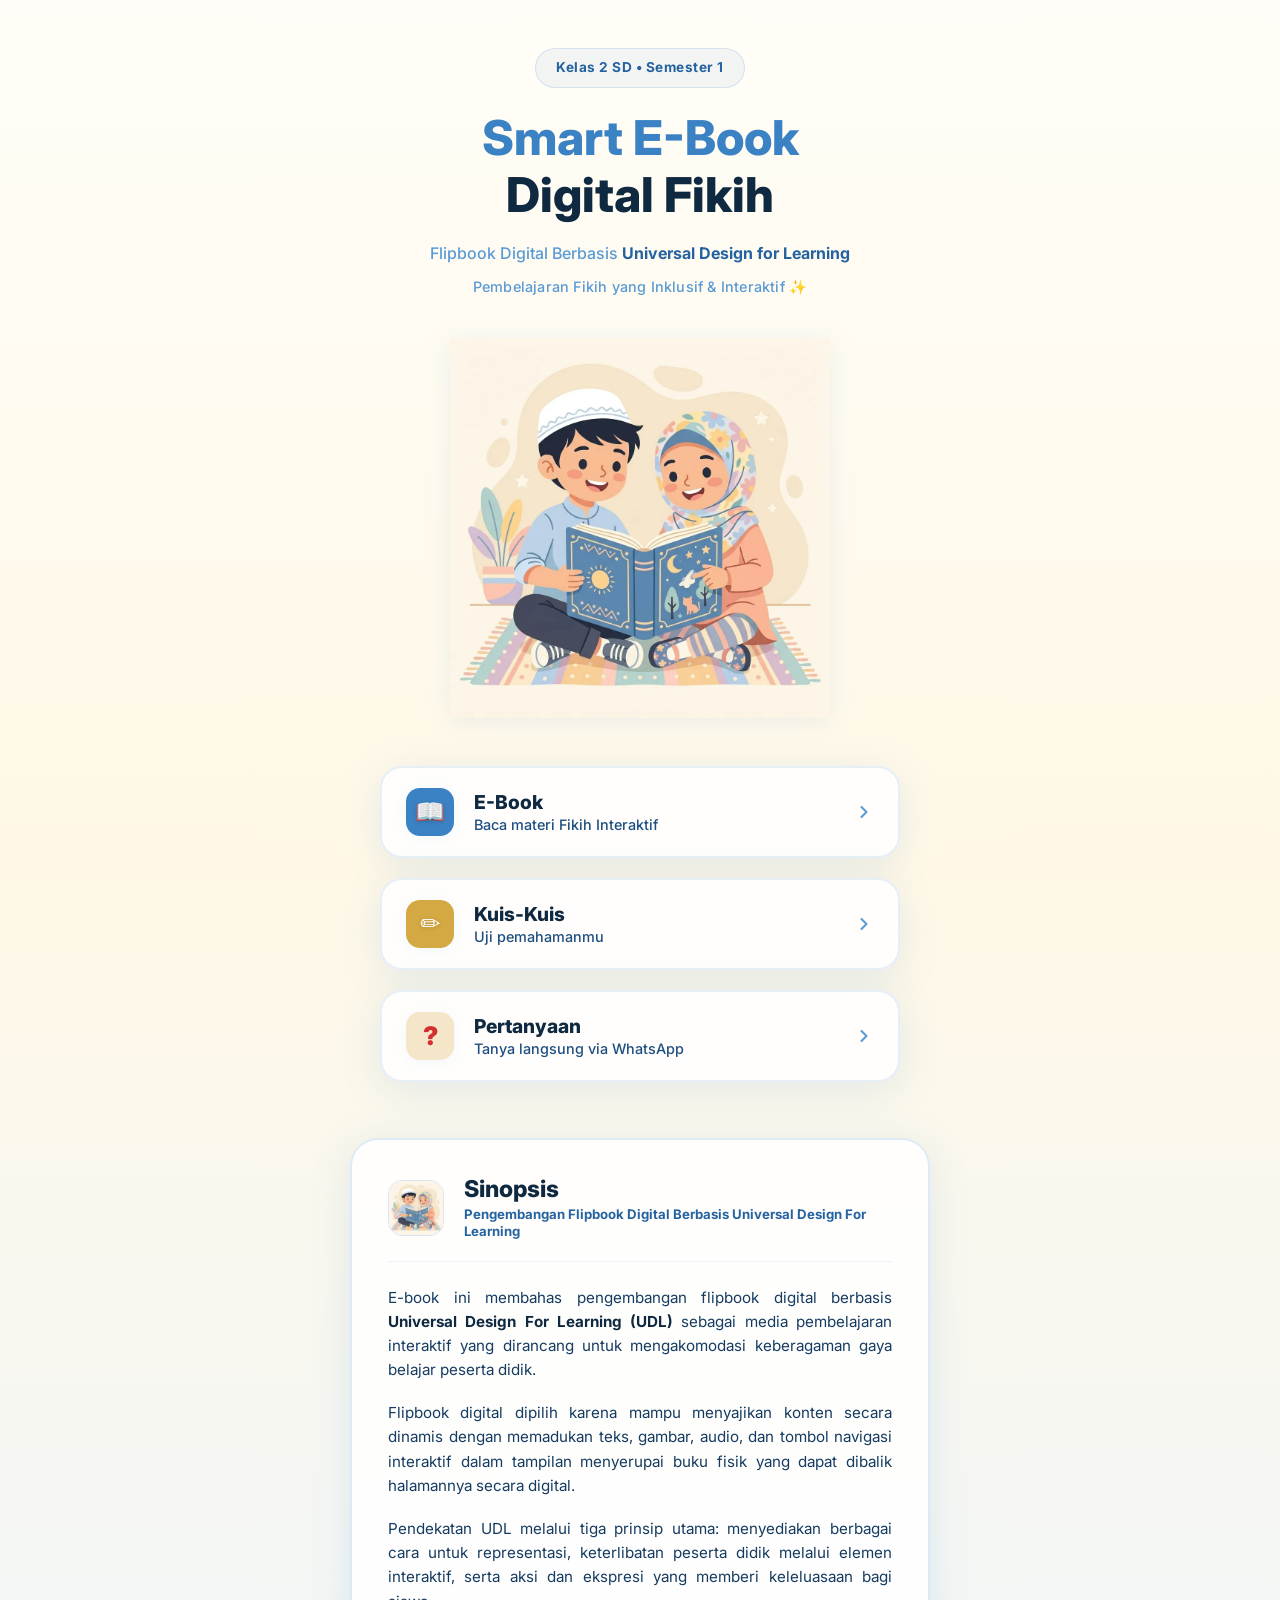
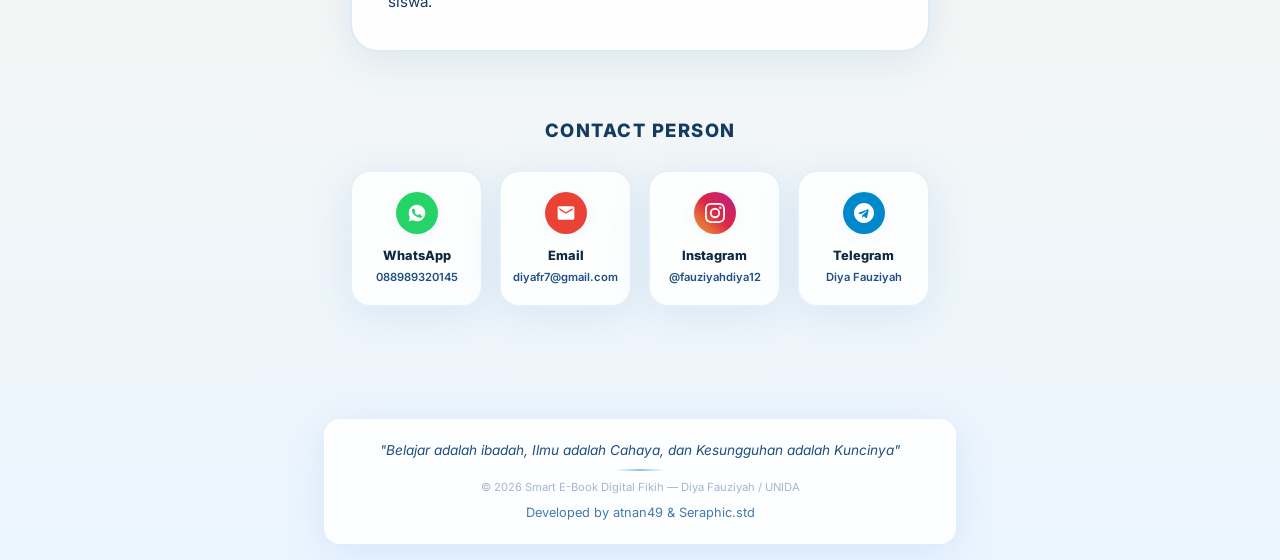
==== index.html @ 19358b60 "fix: Update developer credit capitalization to Seraphic.std" ====
<!DOCTYPE html>
<html lang="id">

<head>
    <meta charset="UTF-8">
    <meta name="viewport" content="width=device-width, initial-scale=1.0">
    <title>Smart E-Book Fikih Kelas 2 SD</title>
    <!-- Google Fonts: Inter (Latin) & Amiri (Arabic) -->
    <link rel="preconnect" href="https://fonts.googleapis.com">
    <link rel="preconnect" href="https://fonts.gstatic.com" crossorigin>
    <link
        href="https://fonts.googleapis.com/css2?family=Amiri:ital,wght@0,400;0,700;1,400;1,700&family=Inter:wght@300;400;500;600;700;800&display=swap"
        rel="stylesheet">

    <!-- Link CSS Utama -->
    <link rel="stylesheet" href="css/common.css">
    <link rel="stylesheet" href="css/index.css">
</head>

<body class="bg-pattern landing-body">

    <!-- 
      ======================================================
      [JOB: rifki] Landing Page Layout & Structure (Figma-aligned)
      ======================================================
    -->

    <main class="landing-container container">
        <!-- Top Badge -->
        <div class="top-badge-container animate-fade-in">
            <span class="top-badge">Kelas 2 SD • Semester 1</span>
        </div>

        <!-- Hero Header -->
        <header class="hero-header animate-fade-in-up">
            <h1 class="landing-title">Smart E-Book</h1>
            <h2 class="landing-subtitle-main">Digital Fikih</h2>
            <p class="landing-subtext">Flipbook Digital Berbasis <span>Universal Design for Learning</span></p>
            <p class="landing-highlight">Pembelajaran Fikih yang Inklusif & Interaktif ✨</p>
        </header>

        <!-- Cover Image Card -->
        <div class="cover-card-container animate-float">
            <div class="cover-card glass-card">
                <img src="public/images/muslim_children_reading.webp" alt="Anak-anak belajar membaca"
                    class="cover-image">
            </div>
        </div>

        <!-- Vertical Menu Section -->
        <section class="menu-vertical-section">
            <div class="menu-vertical-list">

                <!-- E-Book Link Pill -->
                <a href="ebook.html" class="menu-vertical-item glass-card-strong animate-fade-in-up">
                    <div class="item-left-icon icon-blue">
                        <span class="menu-icon-emoji">📖</span>
                    </div>
                    <div class="item-details">
                        <h3 class="item-title">E-Book</h3>
                        <p class="item-desc">Baca materi Fikih Interaktif</p>
                    </div>
                    <div class="item-chevron">
                        <svg viewBox="0 0 24 24" fill="none" stroke="currentColor" stroke-width="2.5"
                            stroke-linecap="round" stroke-linejoin="round">
                            <polyline points="9 18 15 12 9 6" />
                        </svg>
                    </div>
                </a>

                <!-- Kuis Link Pill -->
                <a href="kuis.html" class="menu-vertical-item glass-card-strong animate-fade-in-up"
                    style="animation-delay: 0.1s;">
                    <div class="item-left-icon icon-yellow">
                        <span class="menu-icon-emoji">✏️</span>
                    </div>
                    <div class="item-details">
                        <h3 class="item-title">Kuis-Kuis</h3>
                        <p class="item-desc">Uji pemahamanmu</p>
                    </div>
                    <div class="item-chevron">
                        <svg viewBox="0 0 24 24" fill="none" stroke="currentColor" stroke-width="2.5"
                            stroke-linecap="round" stroke-linejoin="round">
                            <polyline points="9 18 15 12 9 6" />
                        </svg>
                    </div>
                </a>

                <!-- Pertanyaan Link Pill -->
                <a href="https://wa.me/6288989320145?text=Assalamu%27alaikum%20tanya%20E-Book%20Fikih..."
                    target="_blank" class="menu-vertical-item glass-card-strong animate-fade-in-up"
                    style="animation-delay: 0.2s;">
                    <div class="item-left-icon icon-orange">
                        <span class="menu-icon-question">?</span>
                    </div>
                    <div class="item-details">
                        <h3 class="item-title">Pertanyaan</h3>
                        <p class="item-desc">Tanya langsung via WhatsApp</p>
                    </div>
                    <div class="item-chevron">
                        <svg viewBox="0 0 24 24" fill="none" stroke="currentColor" stroke-width="2.5"
                            stroke-linecap="round" stroke-linejoin="round">
                            <polyline points="9 18 15 12 9 6" />
                        </svg>
                    </div>
                </a>

            </div>
        </section>

        <!-- Sinopsis Section -->
        <section id="synopsis" class="synopsis-single-section animate-fade-in-up" style="animation-delay: 0.3s;">
            <div class="synopsis-card glass-card-strong">
                <!-- Sinopsis Header -->
                <div class="synopsis-header">
                    <div class="synopsis-avatar">
                        <img src="public/images/muslim_children_reading.webp" alt="Sinopsis Avatar"
                            class="synopsis-avatar-img">
                    </div>
                    <div class="synopsis-header-text">
                        <h2 class="synopsis-main-title">Sinopsis</h2>
                        <p class="synopsis-subtitle-main">Pengembangan Flipbook Digital Berbasis Universal Design For
                            Learning</p>
                    </div>
                </div>
                <!-- Sinopsis Body Text -->
                <div class="synopsis-body">
                    <p>E-book ini membahas pengembangan flipbook digital berbasis <strong>Universal Design For Learning
                            (UDL)</strong> sebagai media pembelajaran interaktif yang dirancang untuk mengakomodasi
                        keberagaman gaya belajar peserta didik.</p>
                    <p>Flipbook digital dipilih karena mampu menyajikan konten secara dinamis dengan memadukan teks,
                        gambar, audio, dan tombol navigasi interaktif dalam tampilan menyerupai buku fisik yang dapat
                        dibalik halamannya secara digital.</p>
                    <p>Pendekatan UDL melalui tiga prinsip utama: menyediakan berbagai cara untuk representasi,
                        keterlibatan peserta didik melalui elemen interaktif, serta aksi dan ekspresi yang memberi
                        keleluasaan bagi siswa.</p>
                </div>
            </div>
        </section>

        <!-- Contact Person Section -->
        <section id="contact" class="contact-card-section animate-fade-in-up" style="animation-delay: 0.4s;">
            <h2 class="contact-section-title">Contact Person</h2>

            <div class="contact-card-grid">

                <!-- WhatsApp Card -->
                <a href="https://wa.me/6288989320145?text=Assalamu%27alaikum%20tanya%20E-Book%20Fikih..."
                    target="_blank" class="contact-info-card glass-card-strong val-wa">
                    <div class="contact-info-icon bg-wa">
                        <svg viewBox="0 0 24 24" fill="currentColor">
                            <path
                                d="M12.012 2c-5.506 0-9.988 4.482-9.988 9.988 0 1.76.457 3.48 1.328 5L2 22l5.176-1.356c1.47.8 3.12 1.22 4.82 1.22h.004c5.505 0 9.986-4.482 9.986-9.988C22 6.482 17.518 2 12.012 2zm6.36 14.184c-.26.732-1.31 1.344-1.8 1.4-1.22.148-2.73-.294-4.88-1.206-2.766-1.164-4.526-3.956-4.66-4.14-.14-.186-1.12-1.494-1.12-2.85 0-1.356.706-2.02.96-2.29.26-.272.58-.342.78-.342h.56c.18 0 .42.068.66.626.24.58.82 2.02.9 2.18.08.16.14.34.02.56-.12.22-.24.364-.38.528-.14.164-.294.346-.12.646.3.52.926 1.54 1.746 2.27.84.75 1.548 1.05 1.888 1.19.34.14.54.116.74-.11.2-.23.86-1.002.98-1.344.12-.34.24-.29.42-.22.18.07 1.14.54 1.34.64.2.1.34.15.39.23.05.08.05.47-.21 1.202z" />
                        </svg>
                    </div>
                    <span class="contact-info-label">WhatsApp</span>
                    <span class="contact-info-value">088989320145</span>
                </a>

                <!-- Email Card -->
                <a href="mailto:diyafr7@gmail.com" class="contact-info-card glass-card-strong val-email">
                    <div class="contact-info-icon bg-email">
                        <svg viewBox="0 0 24 24" fill="currentColor">
                            <path
                                d="M20 4H4c-1.1 0-1.99.9-1.99 2L2 18c0 1.1.9 2 2 2h16c1.1 0 2-.9 2-2V6c0-1.1-.9-2-2-2zm0 4l-8 5-8-5V6l8 5 8-5v2z" />
                        </svg>
                    </div>
                    <span class="contact-info-label">Email</span>
                    <span class="contact-info-value">diyafr7@gmail.com</span>
                </a>

                <!-- Instagram Card -->
                <a href="https://instagram.com/fauziyahdiya12" target="_blank"
                    class="contact-info-card glass-card-strong val-ig">
                    <div class="contact-info-icon bg-ig">
                        <svg viewBox="0 0 24 24" fill="currentColor">
                            <path
                                d="M12 2.163c3.204 0 3.584.012 4.85.07 3.252.148 4.771 1.691 4.919 4.919.058 1.265.069 1.645.069 4.849 0 3.205-.012 3.584-.069 4.849-.149 3.225-1.664 4.771-4.919 4.919-1.266.058-1.644.07-4.85.07-3.204 0-3.584-.012-4.849-.07-3.26-.149-4.771-1.699-4.919-4.92-.058-1.265-.07-1.644-.07-4.849 0-3.204.013-3.583.07-4.849.149-3.227 1.664-4.771 4.919-4.919 1.266-.057 1.645-.069 4.849-.069zM12 0C8.741 0 8.333.014 7.053.072 2.695.272.273 2.69.073 7.051.014 8.333 0 8.741 0 12c0 3.259.014 3.668.072 4.948.2 4.358 2.618 6.78 6.98 6.98 1.281.058 1.689.072 4.948.072 3.259 0 3.668-.014 4.948-.072 4.354-.2 6.782-2.618 6.979-6.98.059-1.28.073-1.689.073-4.948 0-3.259-.014-3.667-.072-4.947-.196-4.354-2.617-6.78-6.979-6.98C15.668.014 15.259 0 12 0zm0 5.838a6.162 6.162 0 1 0 0 12.324 6.162 6.162 0 0 0 0-12.324zM12 16a4 4 0 1 1 0-8 4 4 0 0 1 0 8zm6.406-11.845a1.44 1.44 0 1 0 0 2.881 1.44 1.44 0 0 0 0-2.881z" />
                        </svg>
                    </div>
                    <span class="contact-info-label">Instagram</span>
                    <span class="contact-info-value">@fauziyahdiya12</span>
                </a>

                <!-- Telegram Card -->
                <a href="https://t.me/diyafauziyah" target="_blank" class="contact-info-card glass-card-strong val-tg">
                    <div class="contact-info-icon bg-tg">
                        <svg viewBox="0 0 24 24" fill="currentColor">
                            <path
                                d="M12 0C5.37 0 0 5.37 0 12s5.37 12 12 12 12-5.37 12-12S18.63 0 12 0zm5.56 8.61l-1.91 9c-.14.63-.51.79-1.04.49l-2.91-2.15-1.4 1.35c-.15.15-.28.27-.58.27l.2-2.94 5.35-4.83c.23-.21-.05-.32-.36-.12L8.27 13.5l-2.85-.89c-.62-.2-.63-.62.13-.91l11.13-4.29c.51-.19.96.11.88.7z" />
                        </svg>
                    </div>
                    <span class="contact-info-label">Telegram</span>
                    <span class="contact-info-value">Diya Fauziyah</span>
                </a>

            </div>
        </section>

        <!-- Footer Card -->
        <div class="ebook-footer animate-fade-in-up" style="animation-delay: 0.5s; margin-top: 3rem; width: 100%;">
            <div class="ebook-footer-card glass-card-strong">
                <p class="ebook-footer-quote">"Belajar adalah ibadah, Ilmu adalah Cahaya, dan Kesungguhan adalah
                    Kuncinya"</p>
                <div class="ebook-footer-divider"></div>
                <p class="ebook-footer-copyright">&copy; 2026 Smart E-Book Digital Fikih — Diya Fauziyah / UNIDA</p>
                <p class="ebook-footer-developer" style="font-size: 0.8rem; color: var(--color-blue-600); opacity: 0.85; margin-top: 0.35rem;">Developed by atnan49 & Seraphic.std</p>
            </div>
        </div>
    </main>

    <!-- Script Opsional & UDL Sync untuk Halaman Utama -->
    <script>
        document.addEventListener('DOMContentLoaded', () => {
            // Sinkronisasi UDL preference secara global agar landing page menyesuaikan pilihan user
            const savedDyslexia = localStorage.getItem('dyslexiaMode');
            if (savedDyslexia === 'true') {
                document.body.classList.add('dyslexia-mode');
            }
        });
    </script>
</body>

</html>
---- css/common.css ----
/* ==========================================================================
   Core Design System & Shared Styles (common.css)
   ========================================================================== */

:root {
  /* ===== Color Palette: Blue + Cream/Kuning Lembut ===== */
  --color-cream-50: #FFFDF7;
  --color-cream-100: #FFF8E7;
  --color-cream-200: #F5E6CA;
  --color-cream-300: #EDDBB3;
  --color-cream-400: #E0C990;

  --color-blue-50: #EBF5FF;
  --color-blue-100: #E8F4FD;
  --color-blue-200: #C5E2F6;
  --color-blue-300: #90C4E8;
  --color-blue-400: #5B9BD5;
  --color-blue-500: #3B82C4;
  --color-blue-600: #2563A0;
  --color-blue-700: #1E4F80;
  --color-blue-800: #163B60;
  --color-blue-900: #0F2940;

  --color-gold-400: #D4A843;
  --color-gold-500: #C49B38;

  --color-green-400: #4CAF50;
  --color-green-500: #388E3C;

  --color-red-400: #EF5350;
  --color-red-500: #D32F2F;

  /* ===== Fonts ===== */
  --font-sans: 'Inter', system-ui, -apple-system, sans-serif;
  --font-arabic: 'Amiri', "Traditional Arabic", serif;
  --font-dyslexia: "OpenDyslexic", "Comic Sans MS", sans-serif;

  /* ===== Shadows & Spacing ===== */
  --shadow-soft: 0 2px 15px rgba(91, 155, 213, 0.08);
  --shadow-card: 0 4px 24px rgba(91, 155, 213, 0.12);
  --shadow-elevated: 0 8px 40px rgba(91, 155, 213, 0.16);
  --shadow-glow: 0 0 20px rgba(91, 155, 213, 0.25);
  
  --radius-xl: 1rem;
  --radius-2xl: 1.25rem;
  --radius-3xl: 1.5rem;
  
  --ease-spring: cubic-bezier(0.34, 1.56, 0.64, 1);
}

/* @font-face untuk OpenDyslexic (Simpan file font di public/fonts/) */
@font-face {
  font-family: 'OpenDyslexic';
  src: url('../public/fonts/OpenDyslexic-Regular.woff2') format('woff2'),
       url('../public/fonts/OpenDyslexic-Regular.woff') format('woff');
  font-weight: normal;
  font-style: normal;
}

/* ===== Base Styles ===== */
* {
  box-sizing: border-box;
  margin: 0;
  padding: 0;
}

body {
  font-family: var(--font-sans);
  background: linear-gradient(135deg, var(--color-cream-50) 0%, var(--color-cream-100) 50%, var(--color-blue-50) 100%);
  color: var(--color-blue-900);
  min-height: 100vh;
  line-height: 1.6;
  display: flex;
  flex-direction: column;
}

/* Base class untuk pola dekoratif di background */
.bg-pattern {
  background-image:
    radial-gradient(circle at 20% 80%, rgba(91, 155, 213, 0.05) 0%, transparent 50%),
    radial-gradient(circle at 80% 20%, rgba(212, 168, 67, 0.05) 0%, transparent 50%);
  background-attachment: fixed;
}

.container {
  max-width: 1200px;
  margin: 0 auto;
  padding: 0 1rem;
}

/* ===== Glassmorphism Cards ===== */
.glass-card {
  background: rgba(255, 255, 255, 0.7);
  backdrop-filter: blur(20px);
  -webkit-backdrop-filter: blur(20px);
  border: 2.5px solid rgba(91, 155, 213, 0.25);
  box-shadow: var(--shadow-card);
}

.glass-card-strong {
  background: rgba(255, 255, 255, 0.85);
  backdrop-filter: blur(30px);
  -webkit-backdrop-filter: blur(30px);
  border: 2.5px solid rgba(91, 155, 213, 0.4);
  box-shadow: var(--shadow-elevated);
}

/* ===== Accessibility Font Zoom Helpers ===== */
/* (Hanya melakukan zoom untuk isi card materi di ebook saja, root font size tetap normal) */

/* Zoom khusus untuk slide card di ebook */
.font-scale-100 .slide-card-container { font-size: 100% !important; }
.font-scale-110 .slide-card-container { font-size: 110% !important; }
.font-scale-120 .slide-card-container { font-size: 120% !important; }
.font-scale-130 .slide-card-container { font-size: 130% !important; }
.font-scale-140 .slide-card-container { font-size: 140% !important; }
.font-scale-150 .slide-card-container { font-size: 150% !important; }
.font-scale-160 .slide-card-container { font-size: 160% !important; }

/* Font size overrides for arabic text when scaled */
.font-scale-100 .block-arabic { font-size: 1.5em; }
.font-scale-110 .block-arabic { font-size: 1.55em; }
.font-scale-120 .block-arabic { font-size: 1.6em; }
.font-scale-130 .block-arabic { font-size: 1.65em; }
.font-scale-140 .block-arabic { font-size: 1.7em; }
.font-scale-150 .block-arabic { font-size: 1.75em; }
.font-scale-160 .block-arabic { font-size: 1.8em; }

/* ===== Dyslexia Mode Overrides ===== */
body.dyslexia-mode {
  font-family: var(--font-dyslexia) !important;
  letter-spacing: 0.05em;
  word-spacing: 0.12em;
}

body.dyslexia-mode * {
  font-family: inherit !important;
  line-height: 1.8 !important;
}

body.dyslexia-mode [lang="ar"],
body.dyslexia-mode .arabic-text {
  font-family: var(--font-arabic) !important;
}

/* ===== CSS Keyframes Animations ===== */
@keyframes fadeIn {
  from { opacity: 0; }
  to { opacity: 1; }
}

@keyframes slideInRight {
  from {
    opacity: 0;
    transform: translateX(20px);
  }
  to {
    opacity: 1;
    transform: translateX(0);
  }
}

@keyframes slideInLeft {
  from {
    opacity: 0;
    transform: translateX(-20px);
  }
  to {
    opacity: 1;
    transform: translateX(0);
  }
}

@keyframes float {
  0%, 100% { transform: translateY(0); }
  50% { transform: translateY(-8px); }
}

@keyframes pulse-soft {
  0%, 100% { opacity: 1; }
  50% { opacity: 0.65; }
}

@keyframes fade-in-up {
  from {
    opacity: 0;
    transform: translateY(12px);
  }
  to {
    opacity: 1;
    transform: translateY(0);
  }
}

@keyframes pulseGlow {
  0% { box-shadow: 0 0 0 0 rgba(91, 155, 213, 0.4); }
  70% { box-shadow: 0 0 0 10px rgba(91, 155, 213, 0); }
  100% { box-shadow: 0 0 0 0 rgba(91, 155, 213, 0); }
}

@keyframes fadeInUp {
  from {
    opacity: 0;
    transform: translateY(20px);
  }
  to {
    opacity: 1;
    transform: translateY(0);
  }
}

@keyframes popoverShow {
  from {
    opacity: 0;
    transform: scale(0.9) translateY(-10px);
  }
  to {
    opacity: 1;
    transform: scale(1) translateY(0);
  }
}

/* Animation classes */
.animate-fade-in {
  animation: fadeIn 0.4s ease-out both;
}

.animate-slide-right {
  animation: slideInRight 0.4s ease-out both;
}

.animate-slide-left {
  animation: slideInLeft 0.4s ease-out both;
}

.animate-float {
  animation: float 2.5s ease-in-out infinite;
}

.animate-pulse-soft {
  animation: pulse-soft 2s ease-in-out infinite;
}

.animate-fade-in-up {
  animation: fade-in-up 0.5s ease-out both;
}

.animate-pulse-glow {
  animation: pulseGlow 2s infinite;
}

/* ===== Shared Navigation Elements ===== */
.back-link {
  display: flex;
  align-items: center;
  gap: 0.375rem;
  color: var(--color-blue-500);
  text-decoration: none;
  font-size: 0.875rem;
  font-weight: 600;
  transition: color 0.2s, transform 0.2s;
}

.back-link:hover {
  color: var(--color-blue-700);
  transform: translateX(-2px);
}

.chevron-icon {
  width: 1.25rem;
  height: 1.25rem;
  flex-shrink: 0;
}
---- css/index.css ----
/* ==========================================================================
   Landing Page Styles (index.css)
   ========================================================================== */

/* ===== Common Components (Buttons) ===== */
.btn {
  display: inline-flex;
  align-items: center;
  justify-content: center;
  gap: 0.5rem;
  padding: 0.8rem 1.8rem;
  border-radius: 50px;
  font-family: var(--font-sans);
  font-weight: 700;
  text-decoration: none;
  border: none;
  cursor: pointer;
  transition: all 0.3s var(--ease-spring);
  box-shadow: 0 4px 6px rgba(0, 0, 0, 0.05);
}

.btn-primary {
  background: linear-gradient(135deg, var(--color-blue-400), var(--color-blue-600));
  color: #fff;
}

.btn-primary:hover {
  transform: translateY(-3px) scale(1.02);
  box-shadow: var(--shadow-glow);
  background: linear-gradient(135deg, var(--color-blue-500), var(--color-blue-700));
}

.btn-secondary {
  background: linear-gradient(135deg, var(--color-cream-300), var(--color-cream-400));
  color: var(--color-blue-900);
  border: 1px solid var(--color-cream-200);
}

.btn-secondary:hover {
  transform: translateY(-3px) scale(1.02);
  box-shadow: 0 6px 15px rgba(224, 201, 144, 0.4);
  background: linear-gradient(135deg, var(--color-cream-400), var(--color-cream-200));
}

.btn:active {
  transform: translateY(-1px) scale(0.98);
}

/* ===== Navbar ===== */
.navbar {
  display: flex;
  justify-content: space-between;
  align-items: center;
  padding: 1rem 2rem;
  margin-top: 1rem;
  border-radius: 50px;
}

.navbar-brand {
  display: flex;
  align-items: center;
  gap: 0.8rem;
  font-size: 1.25rem;
  font-weight: 800;
  color: var(--color-blue-900);
  text-decoration: none;
}

.navbar-brand img {
  height: 40px;
  width: auto;
}

.navbar-nav {
  display: flex;
  gap: 1.5rem;
  list-style: none;
  align-items: center;
}

.navbar-nav a {
  text-decoration: none;
  color: var(--color-blue-800);
  font-weight: 600;
  transition: color 0.3s;
}

.navbar-nav a:hover {
  color: var(--color-blue-500);
}

/* ===== Hero Section ===== */
.hero-section {
  display: grid;
  grid-template-columns: 1.2fr 0.8fr;
  gap: 3rem;
  align-items: center;
  padding: 4rem 0;
  min-height: 70vh;
}

.hero-content {
  display: flex;
  flex-direction: column;
  align-items: flex-start;
  gap: 1.5rem;
}

.hero-badge {
  background: var(--color-blue-100);
  color: var(--color-blue-700);
  padding: 0.5rem 1.2rem;
  border-radius: 50px;
  font-size: 0.85rem;
  font-weight: 700;
  border: 1px solid var(--color-blue-200);
}

.hero-title {
  font-size: 3rem;
  font-weight: 800;
  line-height: 1.2;
  color: var(--color-blue-900);
}

.hero-title span {
  background: linear-gradient(135deg, var(--color-blue-500), var(--color-blue-700));
  -webkit-background-clip: text;
  -webkit-text-fill-color: transparent;
}

.hero-subtitle {
  font-size: 1.2rem;
  color: var(--color-blue-800);
  max-width: 540px;
}

.hero-actions {
  display: flex;
  gap: 1rem;
  margin-top: 1rem;
}

.hero-image-container {
  display: flex;
  justify-content: center;
  align-items: center;
  position: relative;
}

.hero-image-container img {
  width: 100%;
  max-width: 400px;
  height: auto;
  border-radius: var(--radius-3xl);
  box-shadow: var(--shadow-elevated);
  border: 8px solid rgba(255, 255, 255, 0.8);
}

/* Decorative shapes for Hero */
.hero-decor-1 {
  position: absolute;
  top: -20px;
  right: -20px;
  width: 80px;
  height: 80px;
  background: radial-gradient(circle, var(--color-cream-300) 0%, transparent 70%);
  z-index: -1;
  animation: float 6s ease-in-out infinite;
}

.hero-decor-2 {
  position: absolute;
  bottom: -30px;
  left: -20px;
  width: 100px;
  height: 100px;
  background: radial-gradient(circle, var(--color-blue-200) 0%, transparent 70%);
  z-index: -1;
  animation: float 5s ease-in-out infinite alternate;
}

/* ===== Menu Grid (3 Cards) ===== */
.menu-section {
  padding: 3rem 0;
}

.section-title {
  text-align: center;
  font-size: 2.2rem;
  font-weight: 800;
  margin-bottom: 3rem;
  color: var(--color-blue-900);
}

.section-title span {
  color: var(--color-blue-600);
}

.menu-grid {
  display: grid;
  grid-template-columns: repeat(auto-fit, minmax(320px, 1fr));
  gap: 2rem;
}

.menu-card {
  display: flex;
  flex-direction: column;
  align-items: center;
  text-align: center;
  gap: 1.2rem;
  text-decoration: none;
  color: inherit;
  border: 2px solid transparent;
}

.menu-card:hover {
  transform: translateY(-10px);
  border-color: var(--color-blue-200);
  box-shadow: var(--shadow-elevated);
}

.menu-card-icon {
  width: 80px;
  height: 80px;
  border-radius: 50%;
  background: linear-gradient(135deg, var(--color-blue-100), var(--color-blue-200));
  display: flex;
  align-items: center;
  justify-content: center;
  font-size: 2.5rem;
  box-shadow: var(--shadow-soft);
  transition: all 0.3s var(--ease-spring);
}

.menu-card:hover .menu-card-icon {
  background: linear-gradient(135deg, var(--color-blue-400), var(--color-blue-600));
  color: white;
  transform: scale(1.1) rotate(5deg);
}

.menu-card-title {
  font-size: 1.5rem;
  font-weight: 700;
  color: var(--color-blue-900);
}

.menu-card-desc {
  font-size: 0.95rem;
  color: var(--color-blue-800);
  line-height: 1.5;
}

/* ===== Synopsis Section ===== */
.synopsis-section {
  margin: 4rem auto;
}

.synopsis-grid {
  display: grid;
  grid-template-columns: 1fr 1fr;
  gap: 3rem;
  align-items: center;
}

.synopsis-content {
  display: flex;
  flex-direction: column;
  gap: 1.5rem;
}

.synopsis-title {
  font-size: 2rem;
  font-weight: 800;
  color: var(--color-blue-900);
}

.synopsis-text {
  font-size: 1.05rem;
  color: var(--color-blue-800);
}

.synopsis-chapters {
  display: flex;
  flex-direction: column;
  gap: 1.2rem;
}

.chapter-item {
  display: flex;
  align-items: flex-start;
  gap: 1rem;
  padding: 1.2rem;
  background: rgba(255, 255, 255, 0.4);
  border-radius: var(--radius-xl);
  border: 1px solid rgba(255, 255, 255, 0.3);
  transition: all 0.3s;
}

.chapter-item:hover {
  background: rgba(255, 255, 255, 0.8);
  transform: translateX(5px);
  border-color: var(--color-blue-200);
}

.chapter-number {
  background: var(--color-blue-600);
  color: white;
  width: 36px;
  height: 36px;
  border-radius: 50%;
  display: flex;
  align-items: center;
  justify-content: center;
  font-weight: 700;
  flex-shrink: 0;
}

.chapter-info h4 {
  font-size: 1.1rem;
  color: var(--color-blue-900);
  margin-bottom: 0.2rem;
}

.chapter-info p {
  font-size: 0.9rem;
  color: var(--color-blue-800);
}

.synopsis-image-container {
  display: flex;
  justify-content: center;
}

.synopsis-image-container img {
  width: 100%;
  max-width: 450px;
  height: auto;
  border-radius: var(--radius-2xl);
  box-shadow: var(--shadow-card);
  border: 6px solid white;
}

/* ===== Contact & Developer Section ===== */
.contact-section {
  text-align: center;
  padding: 3rem 2rem;
  margin: 4rem auto;
}

.contact-grid {
  display: flex;
  justify-content: center;
  flex-wrap: wrap;
  gap: 1.5rem;
  margin-top: 2rem;
}

.contact-btn {
  display: inline-flex;
  align-items: center;
  justify-content: center;
  width: 64px;
  height: 64px;
  border-radius: 50%;
  text-decoration: none;
  color: white;
  transition: all 0.3s var(--ease-spring);
  box-shadow: var(--shadow-soft);
}

.contact-btn svg {
  width: 32px;
  height: 32px;
}

.contact-btn-wa {
  background-color: #25D366;
  color: white;
}

.contact-btn-wa:hover {
  background-color: #20ba5a;
  transform: translateY(-3px);
  box-shadow: 0 5px 15px rgba(37, 211, 102, 0.4);
}

.contact-btn-email {
  background-color: #EA4335;
  color: white;
}

.contact-btn-email:hover {
  background-color: #d63629;
  transform: translateY(-3px);
  box-shadow: 0 5px 15px rgba(234, 67, 53, 0.4);
}

.contact-btn-ig {
  background: linear-gradient(45deg, #f09433 0%, #e6683c 25%, #dc2743 50%, #cc2366 75%, #bc1888 100%);
  color: white;
}

.contact-btn-ig:hover {
  transform: translateY(-3px);
  box-shadow: 0 5px 15px rgba(220, 39, 67, 0.4);
}

.contact-btn-tg {
  background-color: #0088cc;
  color: white;
}

.contact-btn-tg:hover {
  background-color: #0077b5;
  transform: translateY(-3px);
  box-shadow: 0 5px 15px rgba(0, 136, 204, 0.4);
}

/* ===== Footer ===== */
footer {
  background: linear-gradient(135deg, var(--color-blue-900), var(--color-blue-800));
  color: rgba(255, 255, 255, 0.8);
  padding: 3rem 1.5rem;
  text-align: center;
  margin-top: 5rem;
  border-top-left-radius: 30px;
  border-top-right-radius: 30px;
}

.footer-quote {
  font-size: 1.15rem;
  font-style: italic;
  max-width: 600px;
  margin: 0 auto 1.5rem;
  color: var(--color-cream-100);
}

.footer-divider {
  width: 80px;
  height: 3px;
  background: var(--color-cream-300);
  margin: 1.5rem auto;
  border-radius: 10px;
}

footer p {
  font-size: 0.9rem;
}

/* ==========================================================================
   Redesigned Landing Page (Figma-aligned)
   ========================================================================== */

.landing-body {
  background: linear-gradient(180deg, var(--color-cream-50) 0%, var(--color-cream-100) 40%, var(--color-blue-50) 100%);
  display: flex;
  flex-direction: column;
  align-items: center;
  justify-content: flex-start;
  min-height: 100vh;
  margin: 0;
  padding: 0;
}

.landing-container {
  max-width: 680px;
  width: 100%;
  margin: 0 auto;
  padding: 3rem 1.5rem 1rem;
  display: flex;
  flex-direction: column;
  align-items: center;
}

/* Top Badge */
.top-badge-container {
  margin-bottom: 1.5rem;
}

.top-badge {
  background: rgba(91, 155, 213, 0.08);
  color: var(--color-blue-600);
  padding: 0.5rem 1.25rem;
  border-radius: 50px;
  font-size: 0.85rem;
  font-weight: 700;
  border: 1px solid rgba(91, 155, 213, 0.2);
  display: inline-block;
  letter-spacing: 0.5px;
}

/* Hero Header */
.hero-header {
  text-align: center;
  margin-bottom: 2.5rem;
  width: 100%;
}

.landing-title {
  font-size: 3rem;
  font-weight: 800;
  color: var(--color-blue-500);
  line-height: 1.1;
  margin-bottom: 0.25rem;
}

.landing-subtitle-main {
  font-size: 3rem;
  font-weight: 800;
  color: var(--color-blue-900);
  line-height: 1.1;
  margin-bottom: 1.25rem;
}

.landing-subtext {
  font-size: 1rem;
  color: var(--color-blue-400);
  font-weight: 500;
  margin-bottom: 0.5rem;
}

.landing-subtext span {
  font-weight: 700;
  color: var(--color-blue-600);
}

.landing-highlight {
  font-size: 0.9rem;
  color: var(--color-blue-400);
  font-weight: 500;
  margin-bottom: 0;
  letter-spacing: 0.2px;
}

/* Cover Image Card */
.cover-card-container {
  width: 100%;
  max-width: 380px;
  margin-bottom: 3rem;
  display: flex;
  justify-content: center;
}

.cover-card {
  /* ponytail: remove white/glass border and rounded corners */
  padding: 0;
  border-radius: 0;
  background: none;
  backdrop-filter: none;
  -webkit-backdrop-filter: none;
  box-shadow: var(--shadow-card);
  border: none;
  width: 100%;
}

.cover-image {
  width: 100%;
  height: auto;
  border-radius: 0;
  display: block;
}

/* Vertical Menu Section */
.menu-vertical-section {
  width: 100%;
  max-width: 520px;
  margin-bottom: 3.5rem;
}

.menu-vertical-list {
  display: flex;
  flex-direction: column;
  gap: 1.25rem;
}

.menu-vertical-item {
  display: flex;
  align-items: center;
  padding: 1.25rem 1.5rem;
  text-decoration: none;
  border-radius: 22px;
  transition: all 0.3s var(--ease-spring);
  border: 2px solid rgba(91, 155, 213, 0.15);
  cursor: pointer;
}

.menu-vertical-item:hover {
  transform: translateY(-4px);
  box-shadow: var(--shadow-elevated);
  border-color: var(--color-blue-300);
  background: rgba(255, 255, 255, 0.95);
}

.item-left-icon {
  width: 48px;
  height: 48px;
  border-radius: 14px;
  display: flex;
  align-items: center;
  justify-content: center;
  flex-shrink: 0;
  margin-right: 1.25rem;
  box-shadow: var(--shadow-soft);
  font-size: 1.5rem;
}

.icon-blue {
  background-color: var(--color-blue-500);
  color: #ffffff;
}

.icon-yellow {
  background-color: var(--color-gold-400);
  color: #ffffff;
}

.icon-orange {
  background-color: var(--color-cream-200);
  color: var(--color-red-500);
}

.item-left-icon svg {
  width: 22px;
  height: 22px;
}

/* Emoji icon in menu items */
.menu-icon-emoji {
  font-size: 1.5rem;
  line-height: 1;
  display: block;
  filter: drop-shadow(0 1px 2px rgba(0,0,0,0.15));
}

/* Plain red question mark for Pertanyaan */
.menu-icon-question {
  font-size: 1.6rem;
  font-weight: 900;
  color: var(--color-red-500);
  line-height: 1;
  display: block;
  font-family: var(--font-sans);
}

.item-details {
  flex: 1;
  text-align: left;
}

.item-title {
  font-size: 1.2rem;
  font-weight: 800;
  color: var(--color-blue-900);
  margin-bottom: 0.15rem;
  line-height: 1.2;
}

.item-desc {
  font-size: 0.9rem;
  color: var(--color-blue-700);
  font-weight: 500;
  line-height: 1.2;
}

.item-chevron {
  color: var(--color-blue-400);
  display: flex;
  align-items: center;
  justify-content: center;
  transition: transform 0.3s var(--ease-spring), color 0.3s;
}

.item-chevron svg {
  width: 20px;
  height: 20px;
}

.menu-vertical-item:hover .item-chevron {
  transform: translateX(4px);
  color: var(--color-blue-600);
}

/* Sinopsis Section */
.synopsis-single-section {
  width: 100%;
  max-width: 580px;
  margin-bottom: 4rem;
}

.synopsis-card {
  padding: 2.25rem;
  border-radius: 28px;
  text-align: left;
  border: 2px solid rgba(91, 155, 213, 0.2);
}

.synopsis-header {
  display: flex;
  align-items: center;
  gap: 1.25rem;
  margin-bottom: 1.5rem;
  border-bottom: 1.5px solid rgba(91, 155, 213, 0.1);
  padding-bottom: 1.25rem;
}

.synopsis-avatar {
  width: 56px;
  height: 56px;
  flex-shrink: 0;
}

.synopsis-avatar-img {
  width: 100%;
  height: 100%;
  border-radius: 14px;
  object-fit: cover;
  border: 1.5px solid rgba(91, 155, 213, 0.25);
  display: block;
}

.synopsis-avatar svg {
  width: 100%;
  height: 100%;
  display: block;
}

.synopsis-header-text {
  display: flex;
  flex-direction: column;
  gap: 0.15rem;
}

.synopsis-main-title {
  font-size: 1.45rem;
  font-weight: 800;
  color: var(--color-blue-900);
  line-height: 1.2;
}

.synopsis-subtitle-main {
  font-size: 0.825rem;
  color: var(--color-blue-600);
  font-weight: 700;
  line-height: 1.3;
}

.synopsis-body {
  display: flex;
  flex-direction: column;
  gap: 1.15rem;
}

.synopsis-body p {
  font-size: 0.95rem;
  line-height: 1.6;
  color: var(--color-blue-800);
  text-align: justify;
  margin: 0;
}

.synopsis-body p strong {
  color: var(--color-blue-900);
  font-weight: 700;
}

/* Contact Person Section */
.contact-card-section {
  width: 100%;
  max-width: 580px;
  margin-bottom: 4rem;
  text-align: center;
}

.contact-section-title {
  font-size: 1.15rem;
  font-weight: 800;
  color: var(--color-blue-800);
  margin-bottom: 1.5rem;
  text-transform: uppercase;
  letter-spacing: 1.5px;
}

.contact-card-grid {
  display: grid;
  grid-template-columns: repeat(4, 1fr);
  gap: 1rem;
  width: 100%;
}

.contact-info-card {
  display: flex;
  flex-direction: column;
  align-items: center;
  text-align: center;
  padding: 1.25rem 0.5rem;
  border-radius: 20px;
  text-decoration: none;
  transition: all 0.3s var(--ease-spring);
  border: 2px solid rgba(91, 155, 213, 0.15);
}

.contact-info-card:hover {
  transform: translateY(-5px);
  box-shadow: var(--shadow-card);
}

.contact-info-card.val-wa:hover { border-color: #25D366; background: rgba(255, 255, 255, 0.95); }
.contact-info-card.val-email:hover { border-color: #EA4335; background: rgba(255, 255, 255, 0.95); }
.contact-info-card.val-ig:hover { border-color: #E1306C; background: rgba(255, 255, 255, 0.95); }
.contact-info-card.val-tg:hover { border-color: #0088cc; background: rgba(255, 255, 255, 0.95); }

.contact-info-icon {
  width: 42px;
  height: 42px;
  border-radius: 50%;
  display: flex;
  align-items: center;
  justify-content: center;
  margin-bottom: 0.75rem;
  color: white;
  box-shadow: var(--shadow-soft);
}

.bg-wa { background-color: #25D366; }
.bg-email { background-color: #EA4335; }
.bg-ig { background: linear-gradient(45deg, #f09433 0%, #e6683c 25%, #dc2743 50%, #cc2366 75%, #bc1888 100%); }
.bg-tg { background-color: #0088cc; }

.contact-info-icon svg {
  width: 20px;
  height: 20px;
  display: block;
}

.contact-info-label {
  font-size: 0.8rem;
  font-weight: 800;
  color: var(--color-blue-900);
  margin-bottom: 0.25rem;
}

.contact-info-value {
  font-size: 0.7rem;
  color: var(--color-blue-700);
  font-weight: 600;
  word-break: break-all;
  max-width: 100%;
  line-height: 1.3;
}

/* ===== Footer inside Card ===== */
.ebook-footer {
  margin-top: 1.5rem;
  width: 100%;
  max-width: 800px;
}

.ebook-footer-card {
  padding: 1.25rem;
  border-radius: var(--radius-xl);
  text-align: center;
  border: 1px solid rgba(255, 255, 255, 0.4);
}

.ebook-footer-quote {
  font-size: 0.85rem;
  color: var(--color-blue-700);
  font-style: italic;
}

.ebook-footer-divider {
  width: 3rem;
  height: 2px;
  background: linear-gradient(to right, transparent, var(--color-blue-300), transparent);
  margin: 0.5rem auto;
}

.ebook-footer-copyright {
  font-size: 0.7rem;
  color: rgba(30, 79, 128, 0.4);
}

/* Quote */
.landing-quote {
  font-size: 1.25rem;
  font-style: italic;
  color: var(--color-blue-800);
  text-align: center;
  max-width: 520px;
  margin: 0 auto 4rem;
  line-height: 1.6;
  font-weight: 600;
  position: relative;
}

/* Footer */
.landing-footer {
  width: 100%;
  padding: 2rem 1.5rem;
  text-align: center;
  border-top: 1.5px solid rgba(91, 155, 213, 0.15);
  margin-top: auto;
}

.landing-footer p {
  font-size: 0.85rem;
  color: var(--color-blue-500);
  font-weight: 700;
  margin: 0;
}

/* Responsive media queries for redesigned landing page */
@media (max-width: 600px) {
  .landing-title {
    font-size: 2.25rem;
  }
  .landing-subtitle-main {
    font-size: 2.25rem;
  }
  .cover-card-container {
    max-width: 300px;
    margin-bottom: 2rem;
  }
  .menu-vertical-section {
    margin-bottom: 2.5rem;
  }
  .menu-vertical-item {
    padding: 1.1rem 1.25rem;
  }
  .synopsis-card {
    padding: 1.5rem;
  }
  .contact-card-grid {
    grid-template-columns: repeat(2, 1fr);
  }
}

@media (max-width: 400px) {
  .contact-card-grid {
    grid-template-columns: 1fr;
  }
}

/* ===== Responsive Styles (Media Queries) ===== */
@media (max-width: 992px) {
  .hero-section {
    grid-template-columns: 1fr;
    text-align: center;
    gap: 2rem;
    padding: 2rem 0;
  }
  .hero-content {
    align-items: center;
  }
  .hero-title {
    font-size: 2.5rem;
  }
  .synopsis-grid {
    grid-template-columns: 1fr;
    gap: 2.5rem;
  }
  .synopsis-image-container {
    order: -1;
  }
}

@media (max-width: 576px) {
  .navbar {
    flex-direction: column;
    gap: 1rem;
    padding: 1.5rem;
  }
  .navbar-nav {
    flex-direction: column;
    gap: 0.8rem;
  }
  .hero-title {
    font-size: 2rem;
  }
  .hero-actions {
    flex-direction: column;
    width: 100%;
    max-width: 300px;
  }
  .hero-actions .btn {
    width: 100%;
  }
  .glass-card-strong {
    padding: 1.5rem;
  }
  .glass-card {
    padding: 1.2rem;
  }
}
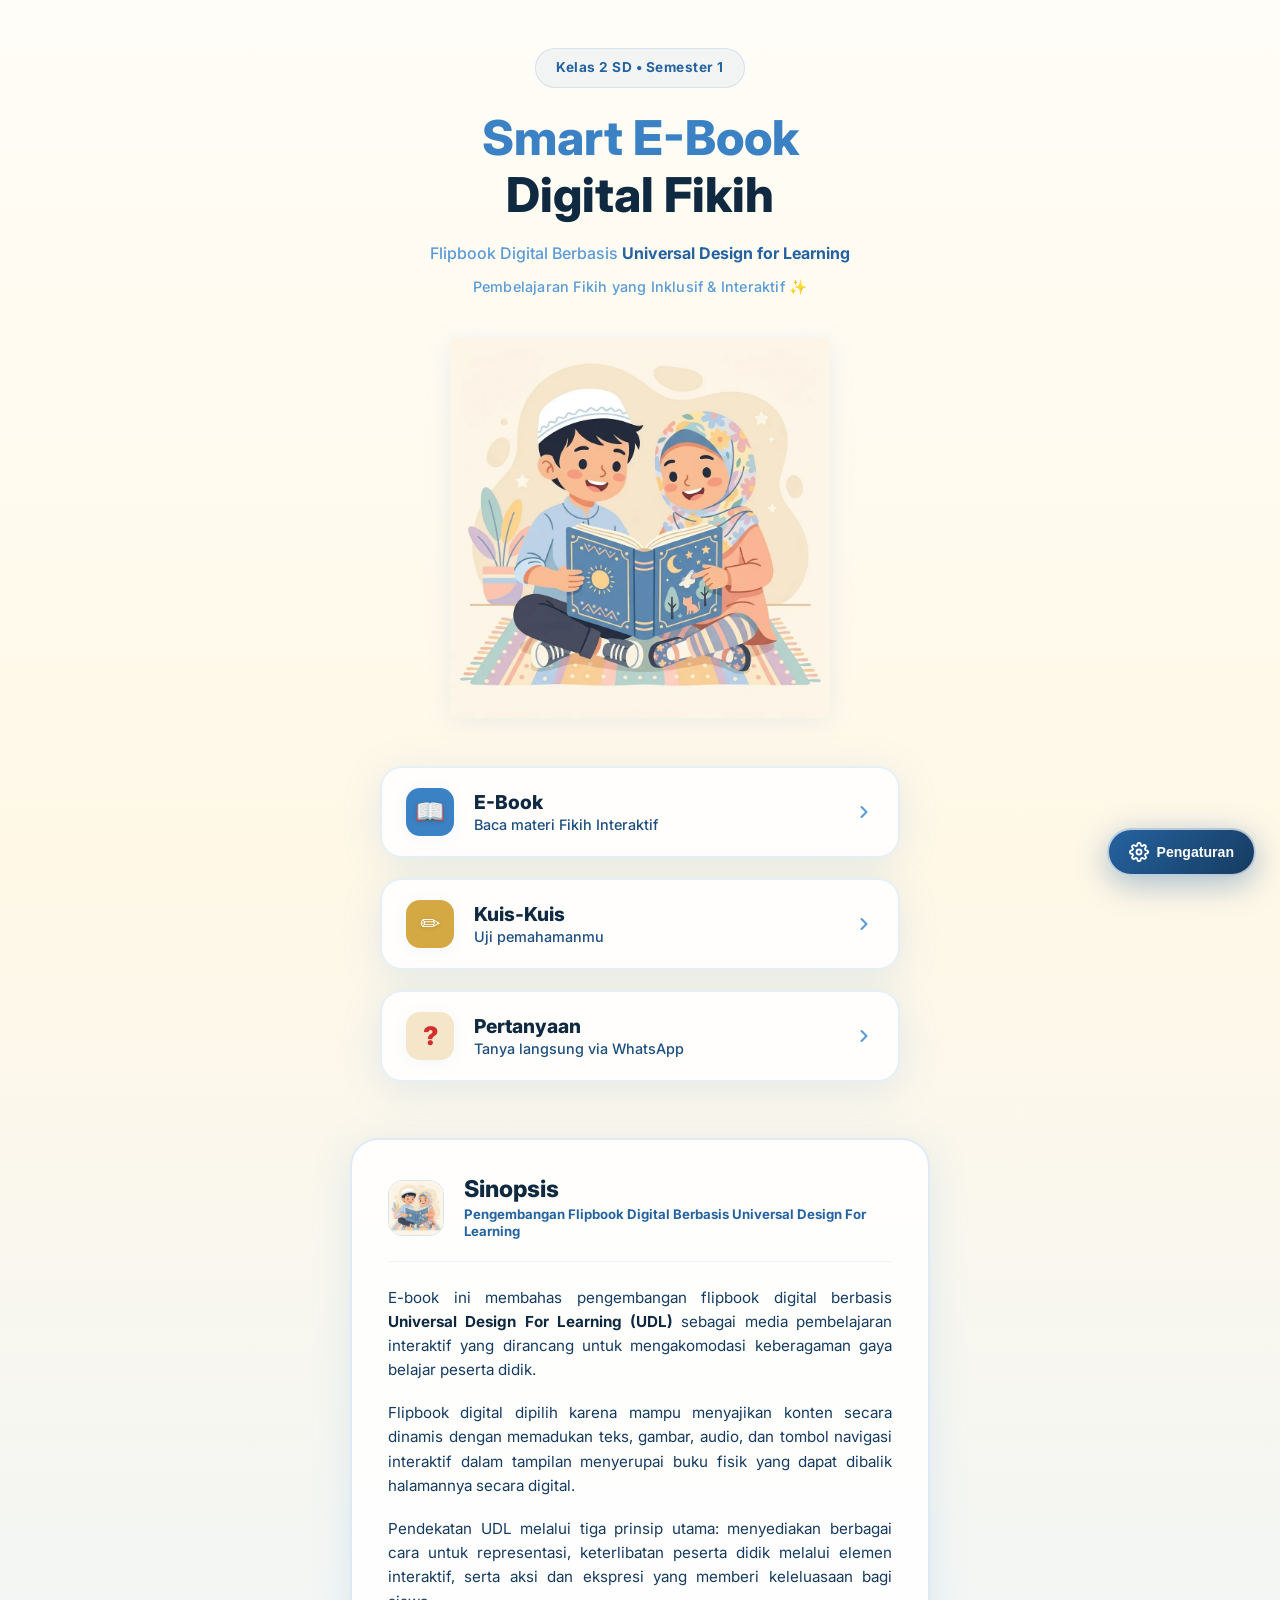
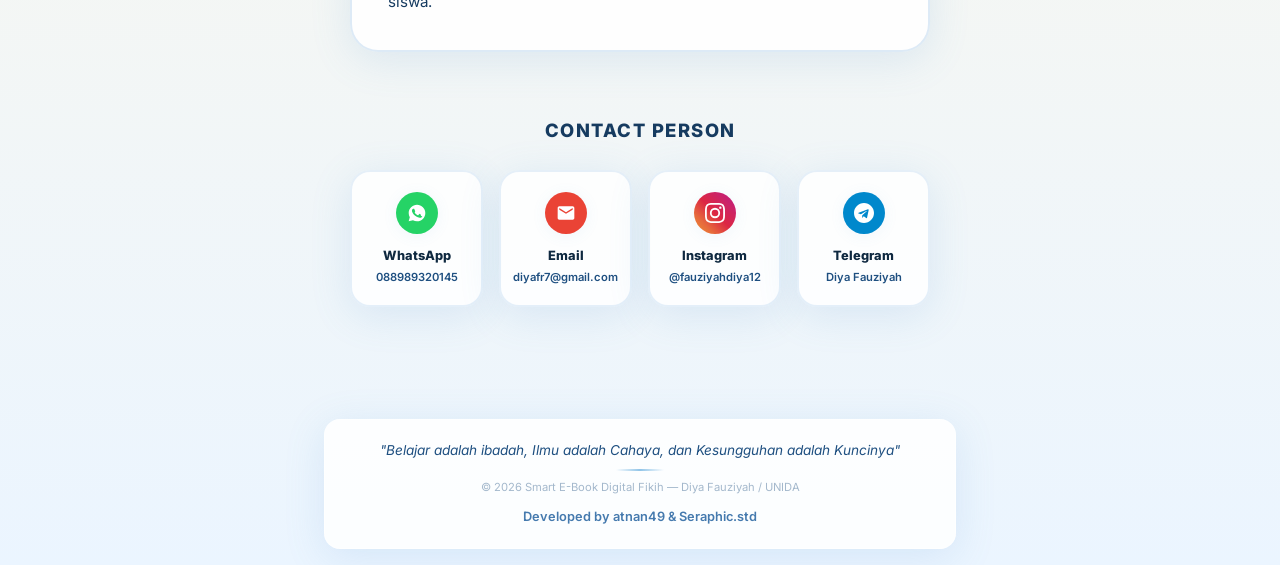
==== commit 43eb3c37: "perf: Optimize PWA precaching, lazy loading, LCP hero image, and video preloading" ====
--- a/index.html
+++ b/index.html
@@ -15,6 +15,166 @@
     <!-- Link CSS Utama -->
     <link rel="stylesheet" href="css/common.css">
     <link rel="stylesheet" href="css/index.css">
+
+    <!-- PWA Offline Meta & Manifest -->
+    <link rel="manifest" href="manifest.json">
+    <meta name="theme-color" content="#3B82C4">
+    <link rel="apple-touch-icon" href="public/images/muslim_children_reading.webp">
+
+    <style>
+        /* Floating Settings Button & Popover Styles */
+        .settings-floating-wrapper {
+            position: fixed;
+            bottom: 1.5rem;
+            right: 1.5rem;
+            z-index: 9999;
+        }
+
+        .settings-floating-btn {
+            display: flex;
+            align-items: center;
+            gap: 0.5rem;
+            background: linear-gradient(135deg, var(--color-blue-600), var(--color-blue-800));
+            color: #ffffff;
+            border: 2px solid rgba(255, 255, 255, 0.7);
+            padding: 0.75rem 1.25rem;
+            border-radius: 999px;
+            font-weight: 700;
+            font-size: 0.88rem;
+            cursor: pointer;
+            box-shadow: 0 8px 32px rgba(37, 99, 160, 0.4);
+            backdrop-filter: blur(16px);
+            -webkit-backdrop-filter: blur(16px);
+            transition: all 0.3s ease;
+        }
+
+        .settings-floating-btn:hover {
+            transform: translateY(-3px) scale(1.03);
+            background: linear-gradient(135deg, var(--color-blue-700), var(--color-blue-900));
+            box-shadow: 0 12px 40px rgba(37, 99, 160, 0.55);
+        }
+
+        .settings-popover {
+            position: absolute;
+            bottom: 3.8rem;
+            right: 0;
+            width: 290px;
+            background: rgba(255, 255, 255, 0.95);
+            border-radius: var(--radius-2xl);
+            padding: 1rem;
+            box-shadow: 0 12px 40px rgba(15, 41, 64, 0.2);
+            border: 2px solid rgba(91, 155, 213, 0.3);
+            animation: popoverShow 0.25s cubic-bezier(0.34, 1.56, 0.64, 1) both;
+            transform-origin: bottom right;
+        }
+
+        .settings-popover.hidden {
+            display: none;
+        }
+
+        .settings-popover-header {
+            display: flex;
+            align-items: center;
+            justify-content: space-between;
+            padding-bottom: 0.6rem;
+            margin-bottom: 0.6rem;
+            border-bottom: 1px solid var(--color-blue-100);
+        }
+
+        .settings-popover-title {
+            font-weight: 800;
+            font-size: 0.95rem;
+            color: var(--color-blue-900);
+        }
+
+        .settings-close-btn {
+            background: none;
+            border: none;
+            font-size: 1.25rem;
+            line-height: 1;
+            color: var(--color-blue-500);
+            cursor: pointer;
+            padding: 0.2rem 0.4rem;
+            border-radius: 50%;
+        }
+
+        .settings-close-btn:hover {
+            color: var(--color-blue-900);
+            background: var(--color-blue-50);
+        }
+
+        .settings-menu-list {
+            display: flex;
+            flex-direction: column;
+            gap: 0.5rem;
+        }
+
+        .settings-menu-item {
+            display: flex;
+            align-items: center;
+            gap: 0.75rem;
+            padding: 0.75rem;
+            border-radius: var(--radius-xl);
+            background: rgba(235, 245, 255, 0.6);
+            border: 1.5px solid rgba(91, 155, 213, 0.2);
+            text-decoration: none;
+            color: var(--color-blue-900);
+            cursor: pointer;
+            text-align: left;
+            width: 100%;
+            transition: all 0.2s ease;
+        }
+
+        .settings-menu-item:hover {
+            background: var(--color-blue-500);
+            color: #ffffff;
+            transform: translateX(-2px);
+        }
+
+        .settings-menu-item:hover .settings-item-sub {
+            color: rgba(255, 255, 255, 0.85);
+        }
+
+        .settings-item-icon {
+            width: 36px;
+            height: 36px;
+            border-radius: 50%;
+            display: flex;
+            align-items: center;
+            justify-content: center;
+            flex-shrink: 0;
+        }
+
+        .settings-item-icon.bg-blue {
+            background: rgba(37, 99, 160, 0.15);
+            color: var(--color-blue-700);
+        }
+
+        .settings-item-icon.bg-gold {
+            background: rgba(212, 168, 67, 0.15);
+            color: var(--color-gold-500);
+        }
+
+        .settings-menu-item:hover .settings-item-icon {
+            background: rgba(255, 255, 255, 0.25);
+            color: #ffffff;
+        }
+
+        .settings-item-text {
+            display: flex;
+            flex-direction: column;
+        }
+
+        .settings-item-title {
+            font-weight: 700;
+            font-size: 0.85rem;
+        }
+
+        .settings-item-sub {
+            font-size: 0.72rem;
+            color: var(--color-blue-600);
+        }
+    </style>
 </head>
 
 <body class="bg-pattern landing-body">
@@ -43,7 +203,7 @@
         <div class="cover-card-container animate-float">
             <div class="cover-card glass-card">
                 <img src="public/images/muslim_children_reading.webp" alt="Anak-anak belajar membaca"
-                    class="cover-image">
+                    class="cover-image" loading="eager" fetchpriority="high" decoding="async">
             </div>
         </div>
 
@@ -109,7 +269,7 @@
         </section>
 
         <!-- Sinopsis Section -->
-        <section id="synopsis" class="synopsis-single-section animate-fade-in-up" style="animation-delay: 0.3s;">
+        <section id="synopsis" class="synopsis-single-section animate-fade-in-up" style="animation-delay: 0.35s;">
             <div class="synopsis-card glass-card-strong">
                 <!-- Sinopsis Header -->
                 <div class="synopsis-header">
@@ -204,12 +364,65 @@
                     Kuncinya"</p>
                 <div class="ebook-footer-divider"></div>
                 <p class="ebook-footer-copyright">&copy; 2026 Smart E-Book Digital Fikih — Diya Fauziyah / UNIDA</p>
-                <p class="ebook-footer-developer" style="font-size: 0.8rem; color: var(--color-blue-600); opacity: 0.85; margin-top: 0.35rem;">Developed by atnan49 & Seraphic.std</p>
+                <p class="ebook-footer-developer" style="margin-top: 0.35rem;">
+                    <a href="developer.html" style="font-size: 0.8rem; color: var(--color-blue-600); opacity: 0.85; text-decoration: none; font-weight: 600;" onmouseover="this.style.opacity='1'; this.style.textDecoration='underline';" onmouseout="this.style.opacity='0.85'; this.style.textDecoration='none';">Developed by atnan49 & Seraphic.std</a>
+                </p>
             </div>
         </div>
     </main>
 
-    <!-- Script Opsional & UDL Sync untuk Halaman Utama -->
+    <!-- Floating Settings Button & Popover Menu -->
+    <div class="settings-floating-wrapper">
+        <!-- Settings Popover Menu Card -->
+        <div id="settingsPopover" class="settings-popover hidden">
+            <div class="settings-popover-header">
+                <span class="settings-popover-title">Pengaturan & Info</span>
+                <button id="closeSettingsBtn" class="settings-close-btn">&times;</button>
+            </div>
+            <div class="settings-menu-list">
+                <!-- Option 1: Install Offline PWA -->
+                <button id="pwaInstallOption" class="settings-menu-item">
+                    <div class="settings-item-icon bg-blue">
+                        <svg width="18" height="18" viewBox="0 0 24 24" fill="none" stroke="currentColor" stroke-width="2.2" stroke-linecap="round" stroke-linejoin="round">
+                            <path d="M21 15v4a2 2 0 0 1-2 2H5a2 2 0 0 1-2-2v-4"/>
+                            <polyline points="7 10 12 15 17 10"/>
+                            <line x1="12" y1="15" x2="12" y2="3"/>
+                        </svg>
+                    </div>
+                    <div class="settings-item-text">
+                        <span class="settings-item-title">Install App Offline</span>
+                        <span class="settings-item-sub">Simpan web tanpa kuota internet</span>
+                    </div>
+                </button>
+
+                <!-- Option 2: Info Web & Developer -->
+                <a href="developer.html" class="settings-menu-item">
+                    <div class="settings-item-icon bg-gold">
+                        <svg width="18" height="18" viewBox="0 0 24 24" fill="none" stroke="currentColor" stroke-width="2.2" stroke-linecap="round" stroke-linejoin="round">
+                            <circle cx="12" cy="12" r="10"/>
+                            <line x1="12" y1="16" x2="12" y2="12"/>
+                            <line x1="12" y1="8" x2="12.01" y2="8"/>
+                        </svg>
+                    </div>
+                    <div class="settings-item-text">
+                        <span class="settings-item-title">Info Web & Developer</span>
+                        <span class="settings-item-sub">Developed by atnan49 & Seraphic.std</span>
+                    </div>
+                </a>
+            </div>
+        </div>
+
+        <!-- Trigger Button -->
+        <button id="settingsToggleBtn" class="settings-floating-btn" aria-label="Pengaturan">
+            <svg width="20" height="20" viewBox="0 0 24 24" fill="none" stroke="currentColor" stroke-width="2.2" stroke-linecap="round" stroke-linejoin="round">
+                <circle cx="12" cy="12" r="3"/>
+                <path d="M19.4 15a1.65 1.65 0 0 0 .33 1.82l.06.06a2 2 0 0 1 0 2.83 2 2 0 0 1-2.83 0l-.06-.06a1.65 1.65 0 0 0-1.82-.33 1.65 1.65 0 0 0-1 1.51V21a2 2 0 0 1-2 2 2 2 0 0 1-2-2v-.09A1.65 1.65 0 0 0 9 19.4a1.65 1.65 0 0 0-1.82.33l-.06.06a2 2 0 0 1-2.83 0 2 2 0 0 1 0-2.83l.06-.06a1.65 1.65 0 0 0 .33-1.82 1.65 1.65 0 0 0-1.51-1H3a2 2 0 0 1-2-2 2 2 0 0 1 2-2h.09A1.65 1.65 0 0 0 4.6 9a1.65 1.65 0 0 0-.33-1.82l-.06-.06a2 2 0 0 1 0-2.83 2 2 0 0 1 2.83 0l.06.06a1.65 1.65 0 0 0 1.82.33H9a1.65 1.65 0 0 0 1-1.51V3a2 2 0 0 1 2-2 2 2 0 0 1 2 2v.09a1.65 1.65 0 0 0 1 1.51 1.65 1.65 0 0 0 1.82-.33l.06-.06a2 2 0 0 1 2.83 0 2 2 0 0 1 0 2.83l-.06.06a1.65 1.65 0 0 0-.33 1.82V9a1.65 1.65 0 0 0 1.51 1H21a2 2 0 0 1 2 2 2 2 0 0 1-2 2h-.09a1.65 1.65 0 0 0-1.51 1z"/>
+            </svg>
+            <span>Pengaturan</span>
+        </button>
+    </div>
+
+    <!-- Script Opsional, UDL Sync & PWA Offline Setup -->
     <script>
         document.addEventListener('DOMContentLoaded', () => {
             // Sinkronisasi UDL preference secara global agar landing page menyesuaikan pilihan user
@@ -218,6 +431,72 @@
                 document.body.classList.add('dyslexia-mode');
             }
         });
+
+        // Toggle Settings Popover
+        const settingsToggleBtn = document.getElementById('settingsToggleBtn');
+        const settingsPopover = document.getElementById('settingsPopover');
+        const closeSettingsBtn = document.getElementById('closeSettingsBtn');
+
+        if (settingsToggleBtn && settingsPopover) {
+            settingsToggleBtn.addEventListener('click', (e) => {
+                e.stopPropagation();
+                settingsPopover.classList.toggle('hidden');
+            });
+        }
+
+        if (closeSettingsBtn && settingsPopover) {
+            closeSettingsBtn.addEventListener('click', (e) => {
+                e.stopPropagation();
+                settingsPopover.classList.add('hidden');
+            });
+        }
+
+        // Close popover when clicking outside
+        document.addEventListener('click', (e) => {
+            if (settingsPopover && !settingsPopover.classList.contains('hidden')) {
+                if (!settingsPopover.contains(e.target) && !settingsToggleBtn.contains(e.target)) {
+                    settingsPopover.classList.add('hidden');
+                }
+            }
+        });
+
+        // Register Service Worker for PWA
+        if ('serviceWorker' in navigator) {
+            window.addEventListener('load', () => {
+                navigator.serviceWorker.register('./sw.js').then((reg) => {
+                    reg.update();
+                }).catch(err => console.log('SW reg error:', err));
+            });
+        }
+
+        // PWA Install Prompt handling
+        let deferredPrompt;
+        const pwaInstallOption = document.getElementById('pwaInstallOption');
+
+        window.addEventListener('beforeinstallprompt', (e) => {
+            e.preventDefault();
+            deferredPrompt = e;
+        });
+
+        if (pwaInstallOption) {
+            pwaInstallOption.addEventListener('click', async () => {
+                if (deferredPrompt) {
+                    deferredPrompt.prompt();
+                    const { outcome } = await deferredPrompt.userChoice;
+                    if (outcome === 'accepted') {
+                        if (settingsPopover) settingsPopover.classList.add('hidden');
+                    }
+                    deferredPrompt = null;
+                } else {
+                    alert('Untuk menginstall web sebagai aplikasi offline:\n\n• Android/Chrome: Klik titik tiga di pojok atas -> Pilih "Tambahkan ke Layar Utama" / "Install Aplikasi".\n• iPhone/Safari: Klik ikon Share -> Pilih "Tambah ke Layar Utama".');
+                }
+            });
+        }
+
+        window.addEventListener('appinstalled', () => {
+            if (settingsPopover) settingsPopover.classList.add('hidden');
+            deferredPrompt = null;
+        });
     </script>
 </body>
 
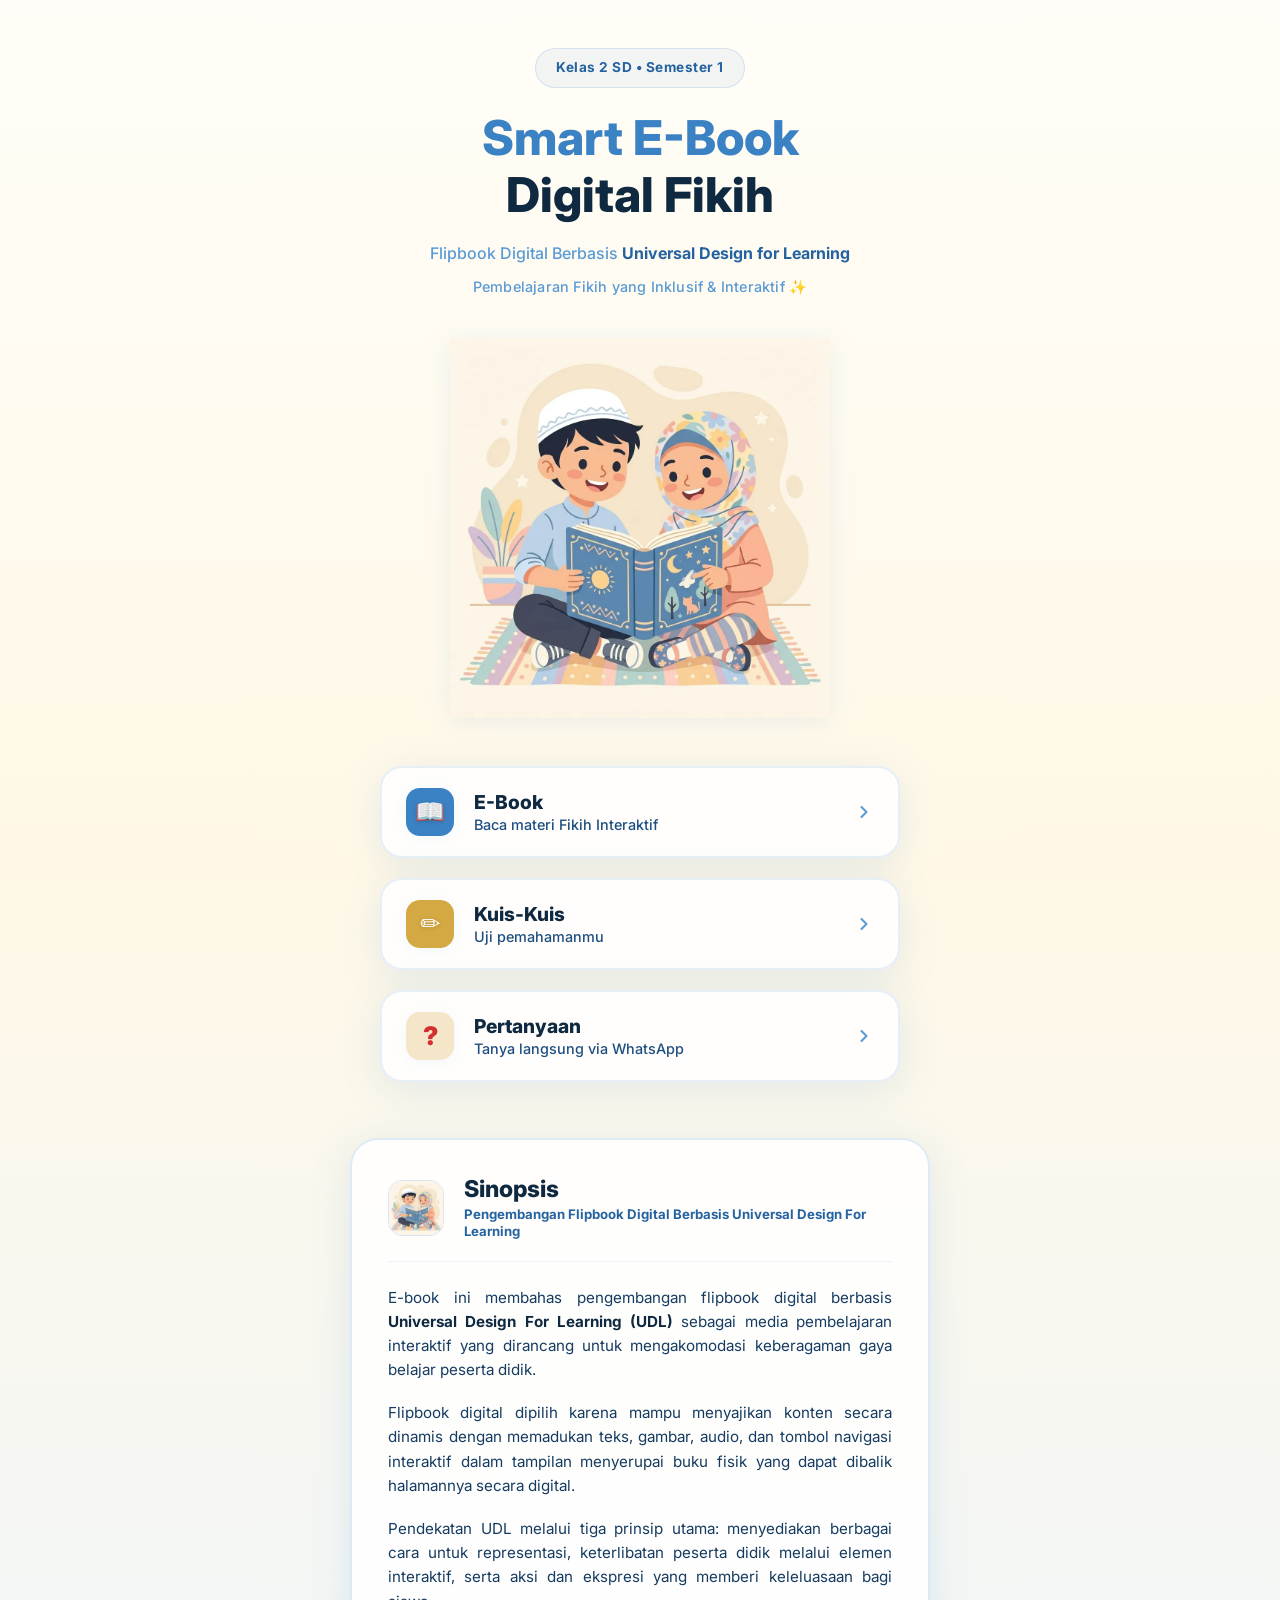
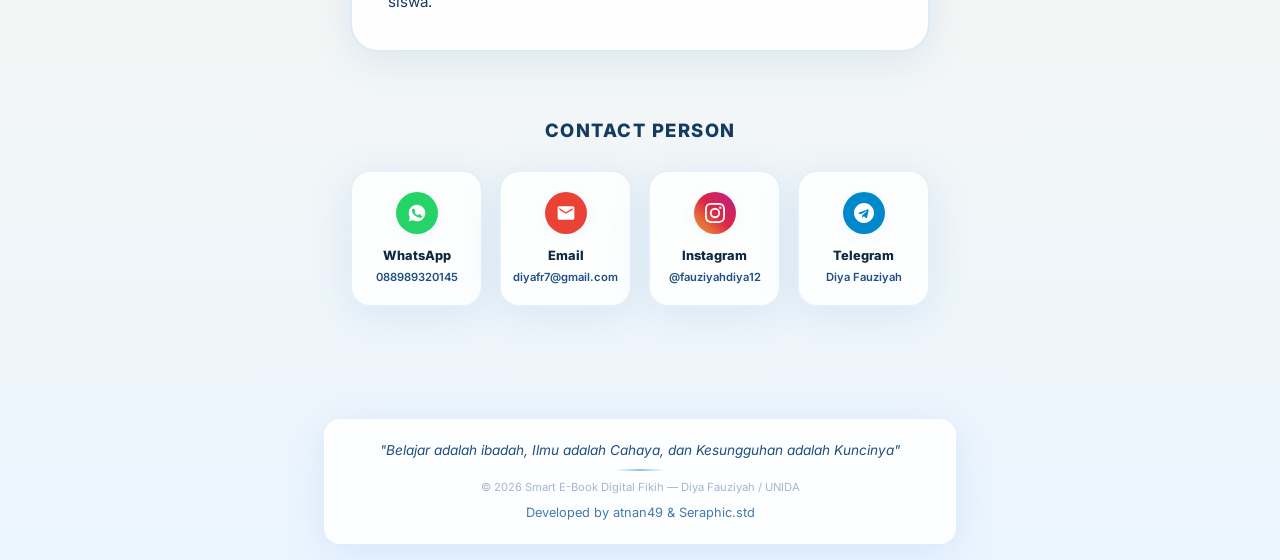
==== commit 01f8bd36: "perf: Optimize LCP hero image, lazy loading, and video preloading" ====
--- a/index.html
+++ b/index.html
@@ -15,166 +15,6 @@
     <!-- Link CSS Utama -->
     <link rel="stylesheet" href="css/common.css">
     <link rel="stylesheet" href="css/index.css">
-
-    <!-- PWA Offline Meta & Manifest -->
-    <link rel="manifest" href="manifest.json">
-    <meta name="theme-color" content="#3B82C4">
-    <link rel="apple-touch-icon" href="public/images/muslim_children_reading.webp">
-
-    <style>
-        /* Floating Settings Button & Popover Styles */
-        .settings-floating-wrapper {
-            position: fixed;
-            bottom: 1.5rem;
-            right: 1.5rem;
-            z-index: 9999;
-        }
-
-        .settings-floating-btn {
-            display: flex;
-            align-items: center;
-            gap: 0.5rem;
-            background: linear-gradient(135deg, var(--color-blue-600), var(--color-blue-800));
-            color: #ffffff;
-            border: 2px solid rgba(255, 255, 255, 0.7);
-            padding: 0.75rem 1.25rem;
-            border-radius: 999px;
-            font-weight: 700;
-            font-size: 0.88rem;
-            cursor: pointer;
-            box-shadow: 0 8px 32px rgba(37, 99, 160, 0.4);
-            backdrop-filter: blur(16px);
-            -webkit-backdrop-filter: blur(16px);
-            transition: all 0.3s ease;
-        }
-
-        .settings-floating-btn:hover {
-            transform: translateY(-3px) scale(1.03);
-            background: linear-gradient(135deg, var(--color-blue-700), var(--color-blue-900));
-            box-shadow: 0 12px 40px rgba(37, 99, 160, 0.55);
-        }
-
-        .settings-popover {
-            position: absolute;
-            bottom: 3.8rem;
-            right: 0;
-            width: 290px;
-            background: rgba(255, 255, 255, 0.95);
-            border-radius: var(--radius-2xl);
-            padding: 1rem;
-            box-shadow: 0 12px 40px rgba(15, 41, 64, 0.2);
-            border: 2px solid rgba(91, 155, 213, 0.3);
-            animation: popoverShow 0.25s cubic-bezier(0.34, 1.56, 0.64, 1) both;
-            transform-origin: bottom right;
-        }
-
-        .settings-popover.hidden {
-            display: none;
-        }
-
-        .settings-popover-header {
-            display: flex;
-            align-items: center;
-            justify-content: space-between;
-            padding-bottom: 0.6rem;
-            margin-bottom: 0.6rem;
-            border-bottom: 1px solid var(--color-blue-100);
-        }
-
-        .settings-popover-title {
-            font-weight: 800;
-            font-size: 0.95rem;
-            color: var(--color-blue-900);
-        }
-
-        .settings-close-btn {
-            background: none;
-            border: none;
-            font-size: 1.25rem;
-            line-height: 1;
-            color: var(--color-blue-500);
-            cursor: pointer;
-            padding: 0.2rem 0.4rem;
-            border-radius: 50%;
-        }
-
-        .settings-close-btn:hover {
-            color: var(--color-blue-900);
-            background: var(--color-blue-50);
-        }
-
-        .settings-menu-list {
-            display: flex;
-            flex-direction: column;
-            gap: 0.5rem;
-        }
-
-        .settings-menu-item {
-            display: flex;
-            align-items: center;
-            gap: 0.75rem;
-            padding: 0.75rem;
-            border-radius: var(--radius-xl);
-            background: rgba(235, 245, 255, 0.6);
-            border: 1.5px solid rgba(91, 155, 213, 0.2);
-            text-decoration: none;
-            color: var(--color-blue-900);
-            cursor: pointer;
-            text-align: left;
-            width: 100%;
-            transition: all 0.2s ease;
-        }
-
-        .settings-menu-item:hover {
-            background: var(--color-blue-500);
-            color: #ffffff;
-            transform: translateX(-2px);
-        }
-
-        .settings-menu-item:hover .settings-item-sub {
-            color: rgba(255, 255, 255, 0.85);
-        }
-
-        .settings-item-icon {
-            width: 36px;
-            height: 36px;
-            border-radius: 50%;
-            display: flex;
-            align-items: center;
-            justify-content: center;
-            flex-shrink: 0;
-        }
-
-        .settings-item-icon.bg-blue {
-            background: rgba(37, 99, 160, 0.15);
-            color: var(--color-blue-700);
-        }
-
-        .settings-item-icon.bg-gold {
-            background: rgba(212, 168, 67, 0.15);
-            color: var(--color-gold-500);
-        }
-
-        .settings-menu-item:hover .settings-item-icon {
-            background: rgba(255, 255, 255, 0.25);
-            color: #ffffff;
-        }
-
-        .settings-item-text {
-            display: flex;
-            flex-direction: column;
-        }
-
-        .settings-item-title {
-            font-weight: 700;
-            font-size: 0.85rem;
-        }
-
-        .settings-item-sub {
-            font-size: 0.72rem;
-            color: var(--color-blue-600);
-        }
-    </style>
 </head>
 
 <body class="bg-pattern landing-body">
@@ -269,7 +109,7 @@
         </section>
 
         <!-- Sinopsis Section -->
-        <section id="synopsis" class="synopsis-single-section animate-fade-in-up" style="animation-delay: 0.35s;">
+        <section id="synopsis" class="synopsis-single-section animate-fade-in-up" style="animation-delay: 0.3s;">
             <div class="synopsis-card glass-card-strong">
                 <!-- Sinopsis Header -->
                 <div class="synopsis-header">
@@ -364,65 +204,12 @@
                     Kuncinya"</p>
                 <div class="ebook-footer-divider"></div>
                 <p class="ebook-footer-copyright">&copy; 2026 Smart E-Book Digital Fikih — Diya Fauziyah / UNIDA</p>
-                <p class="ebook-footer-developer" style="margin-top: 0.35rem;">
-                    <a href="developer.html" style="font-size: 0.8rem; color: var(--color-blue-600); opacity: 0.85; text-decoration: none; font-weight: 600;" onmouseover="this.style.opacity='1'; this.style.textDecoration='underline';" onmouseout="this.style.opacity='0.85'; this.style.textDecoration='none';">Developed by atnan49 & Seraphic.std</a>
-                </p>
+                <p class="ebook-footer-developer" style="font-size: 0.8rem; color: var(--color-blue-600); opacity: 0.85; margin-top: 0.35rem;">Developed by atnan49 & Seraphic.std</p>
             </div>
         </div>
     </main>
 
-    <!-- Floating Settings Button & Popover Menu -->
-    <div class="settings-floating-wrapper">
-        <!-- Settings Popover Menu Card -->
-        <div id="settingsPopover" class="settings-popover hidden">
-            <div class="settings-popover-header">
-                <span class="settings-popover-title">Pengaturan & Info</span>
-                <button id="closeSettingsBtn" class="settings-close-btn">&times;</button>
-            </div>
-            <div class="settings-menu-list">
-                <!-- Option 1: Install Offline PWA -->
-                <button id="pwaInstallOption" class="settings-menu-item">
-                    <div class="settings-item-icon bg-blue">
-                        <svg width="18" height="18" viewBox="0 0 24 24" fill="none" stroke="currentColor" stroke-width="2.2" stroke-linecap="round" stroke-linejoin="round">
-                            <path d="M21 15v4a2 2 0 0 1-2 2H5a2 2 0 0 1-2-2v-4"/>
-                            <polyline points="7 10 12 15 17 10"/>
-                            <line x1="12" y1="15" x2="12" y2="3"/>
-                        </svg>
-                    </div>
-                    <div class="settings-item-text">
-                        <span class="settings-item-title">Install App Offline</span>
-                        <span class="settings-item-sub">Simpan web tanpa kuota internet</span>
-                    </div>
-                </button>
-
-                <!-- Option 2: Info Web & Developer -->
-                <a href="developer.html" class="settings-menu-item">
-                    <div class="settings-item-icon bg-gold">
-                        <svg width="18" height="18" viewBox="0 0 24 24" fill="none" stroke="currentColor" stroke-width="2.2" stroke-linecap="round" stroke-linejoin="round">
-                            <circle cx="12" cy="12" r="10"/>
-                            <line x1="12" y1="16" x2="12" y2="12"/>
-                            <line x1="12" y1="8" x2="12.01" y2="8"/>
-                        </svg>
-                    </div>
-                    <div class="settings-item-text">
-                        <span class="settings-item-title">Info Web & Developer</span>
-                        <span class="settings-item-sub">Developed by atnan49 & Seraphic.std</span>
-                    </div>
-                </a>
-            </div>
-        </div>
-
-        <!-- Trigger Button -->
-        <button id="settingsToggleBtn" class="settings-floating-btn" aria-label="Pengaturan">
-            <svg width="20" height="20" viewBox="0 0 24 24" fill="none" stroke="currentColor" stroke-width="2.2" stroke-linecap="round" stroke-linejoin="round">
-                <circle cx="12" cy="12" r="3"/>
-                <path d="M19.4 15a1.65 1.65 0 0 0 .33 1.82l.06.06a2 2 0 0 1 0 2.83 2 2 0 0 1-2.83 0l-.06-.06a1.65 1.65 0 0 0-1.82-.33 1.65 1.65 0 0 0-1 1.51V21a2 2 0 0 1-2 2 2 2 0 0 1-2-2v-.09A1.65 1.65 0 0 0 9 19.4a1.65 1.65 0 0 0-1.82.33l-.06.06a2 2 0 0 1-2.83 0 2 2 0 0 1 0-2.83l.06-.06a1.65 1.65 0 0 0 .33-1.82 1.65 1.65 0 0 0-1.51-1H3a2 2 0 0 1-2-2 2 2 0 0 1 2-2h.09A1.65 1.65 0 0 0 4.6 9a1.65 1.65 0 0 0-.33-1.82l-.06-.06a2 2 0 0 1 0-2.83 2 2 0 0 1 2.83 0l.06.06a1.65 1.65 0 0 0 1.82.33H9a1.65 1.65 0 0 0 1-1.51V3a2 2 0 0 1 2-2 2 2 0 0 1 2 2v.09a1.65 1.65 0 0 0 1 1.51 1.65 1.65 0 0 0 1.82-.33l.06-.06a2 2 0 0 1 2.83 0 2 2 0 0 1 0 2.83l-.06.06a1.65 1.65 0 0 0-.33 1.82V9a1.65 1.65 0 0 0 1.51 1H21a2 2 0 0 1 2 2 2 2 0 0 1-2 2h-.09a1.65 1.65 0 0 0-1.51 1z"/>
-            </svg>
-            <span>Pengaturan</span>
-        </button>
-    </div>
-
-    <!-- Script Opsional, UDL Sync & PWA Offline Setup -->
+    <!-- Script Opsional & UDL Sync untuk Halaman Utama -->
     <script>
         document.addEventListener('DOMContentLoaded', () => {
             // Sinkronisasi UDL preference secara global agar landing page menyesuaikan pilihan user
@@ -431,72 +218,6 @@
                 document.body.classList.add('dyslexia-mode');
             }
         });
-
-        // Toggle Settings Popover
-        const settingsToggleBtn = document.getElementById('settingsToggleBtn');
-        const settingsPopover = document.getElementById('settingsPopover');
-        const closeSettingsBtn = document.getElementById('closeSettingsBtn');
-
-        if (settingsToggleBtn && settingsPopover) {
-            settingsToggleBtn.addEventListener('click', (e) => {
-                e.stopPropagation();
-                settingsPopover.classList.toggle('hidden');
-            });
-        }
-
-        if (closeSettingsBtn && settingsPopover) {
-            closeSettingsBtn.addEventListener('click', (e) => {
-                e.stopPropagation();
-                settingsPopover.classList.add('hidden');
-            });
-        }
-
-        // Close popover when clicking outside
-        document.addEventListener('click', (e) => {
-            if (settingsPopover && !settingsPopover.classList.contains('hidden')) {
-                if (!settingsPopover.contains(e.target) && !settingsToggleBtn.contains(e.target)) {
-                    settingsPopover.classList.add('hidden');
-                }
-            }
-        });
-
-        // Register Service Worker for PWA
-        if ('serviceWorker' in navigator) {
-            window.addEventListener('load', () => {
-                navigator.serviceWorker.register('./sw.js').then((reg) => {
-                    reg.update();
-                }).catch(err => console.log('SW reg error:', err));
-            });
-        }
-
-        // PWA Install Prompt handling
-        let deferredPrompt;
-        const pwaInstallOption = document.getElementById('pwaInstallOption');
-
-        window.addEventListener('beforeinstallprompt', (e) => {
-            e.preventDefault();
-            deferredPrompt = e;
-        });
-
-        if (pwaInstallOption) {
-            pwaInstallOption.addEventListener('click', async () => {
-                if (deferredPrompt) {
-                    deferredPrompt.prompt();
-                    const { outcome } = await deferredPrompt.userChoice;
-                    if (outcome === 'accepted') {
-                        if (settingsPopover) settingsPopover.classList.add('hidden');
-                    }
-                    deferredPrompt = null;
-                } else {
-                    alert('Untuk menginstall web sebagai aplikasi offline:\n\n• Android/Chrome: Klik titik tiga di pojok atas -> Pilih "Tambahkan ke Layar Utama" / "Install Aplikasi".\n• iPhone/Safari: Klik ikon Share -> Pilih "Tambah ke Layar Utama".');
-                }
-            });
-        }
-
-        window.addEventListener('appinstalled', () => {
-            if (settingsPopover) settingsPopover.classList.add('hidden');
-            deferredPrompt = null;
-        });
     </script>
 </body>
 
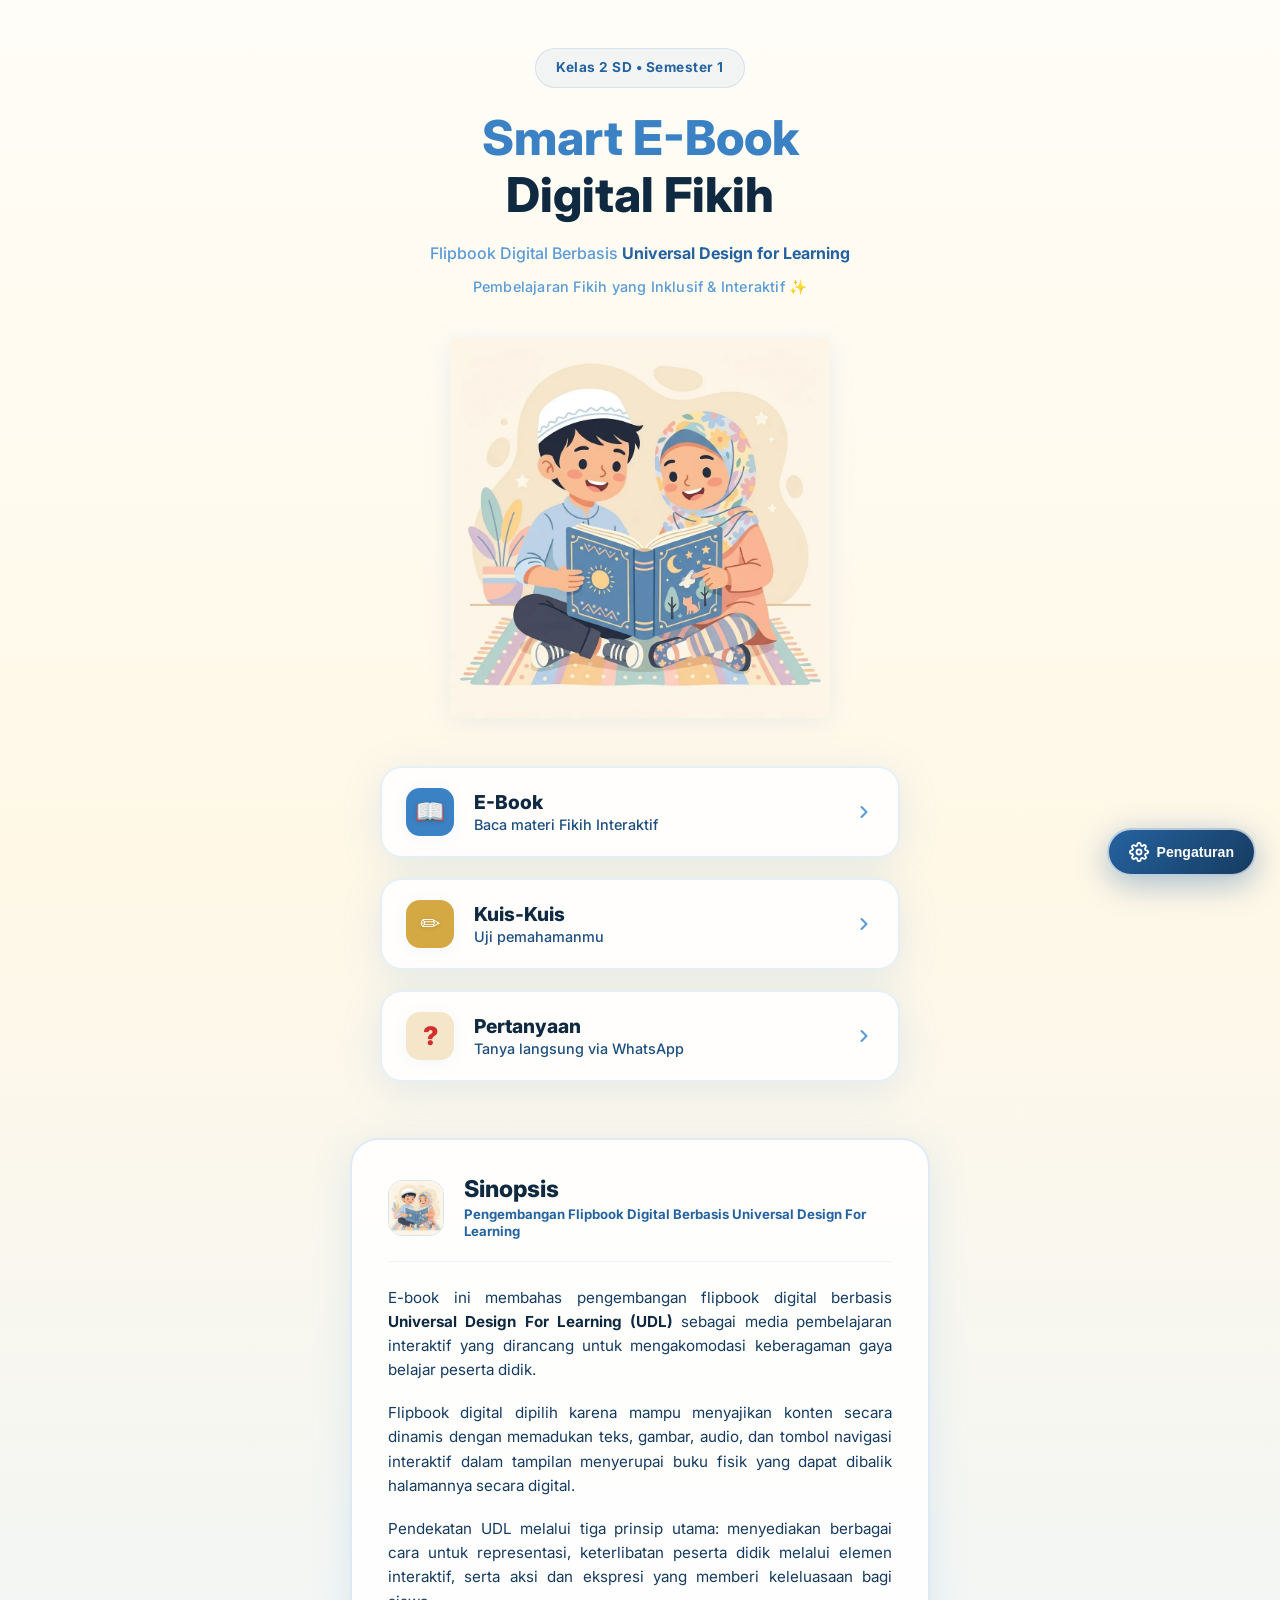
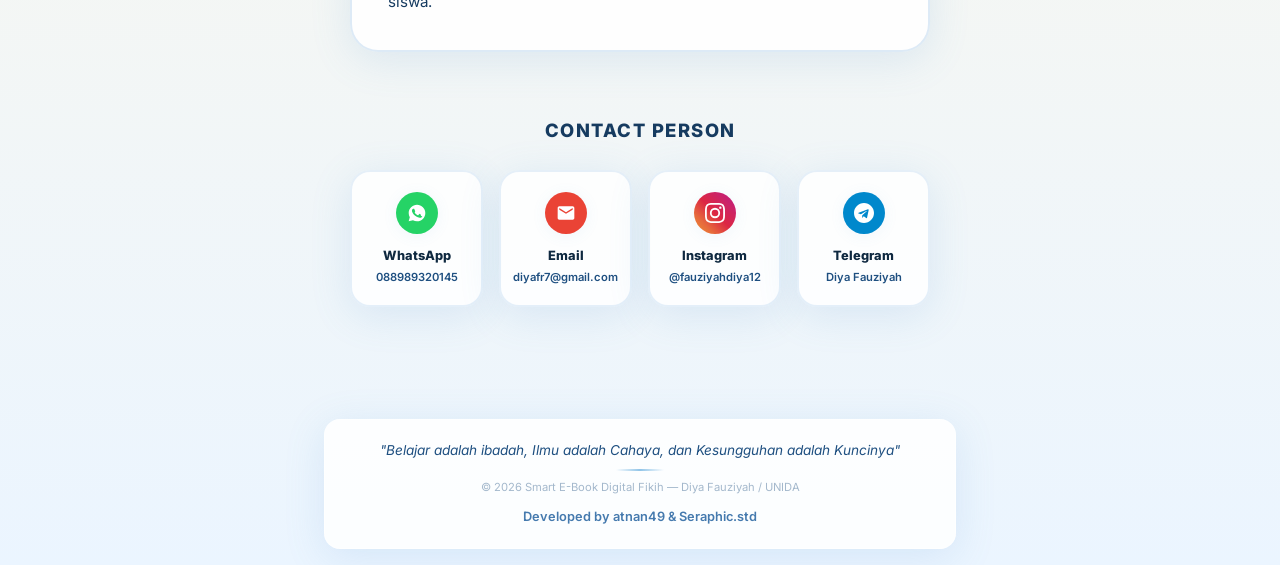
==== commit 5e9dab37: "feat(seo): add meta tags, Open Graph, Twitter cards, JSON-LD, robots.txt, and sitemap.xml" ====
--- a/index.html
+++ b/index.html
@@ -4,7 +4,53 @@
 <head>
     <meta charset="UTF-8">
     <meta name="viewport" content="width=device-width, initial-scale=1.0">
-    <title>Smart E-Book Fikih Kelas 2 SD</title>
+    <title>Smart E-Book Fikih Kelas 2 SD | Universal Design for Learning</title>
+
+    <!-- Primary SEO Meta Tags -->
+    <meta name="description" content="Smart E-Book Digital Fikih Kelas 2 SD Semester 1 berbasis Universal Design for Learning (UDL). Media pembelajaran Fikih interaktif dengan audio bacaan salat, kuis, dan aksesibilitas disleksia.">
+    <meta name="keywords" content="Smart E-Book, Fikih Kelas 2 SD, Universal Design for Learning, UDL, Flipbook Fikih, Diya Fauziyah, UNIDA, Audio Bacaan Salat, Aksesibilitas Pembelajaran">
+    <meta name="author" content="Diya Fauziyah">
+    <meta name="robots" content="index, follow">
+    <link rel="canonical" href="https://ebook-fikih.vercel.app/index.html">
+
+    <!-- Open Graph / Facebook -->
+    <meta property="og:type" content="website">
+    <meta property="og:url" content="https://ebook-fikih.vercel.app/index.html">
+    <meta property="og:title" content="Smart E-Book Fikih Kelas 2 SD — Universal Design for Learning">
+    <meta property="og:description" content="Media pembelajaran Fikih digital interaktif untuk siswa Kelas 2 SD. Dilengkapi audio bacaan salat, kuis interaktif, dan penyesuaian gaya belajar UDL.">
+    <meta property="og:image" content="public/images/muslim_children_reading.webp">
+    <meta property="og:locale" content="id_ID">
+    <meta property="og:site_name" content="Smart E-Book Fikih">
+
+    <!-- Twitter Cards -->
+    <meta name="twitter:card" content="summary_large_image">
+    <meta name="twitter:url" content="https://ebook-fikih.vercel.app/index.html">
+    <meta name="twitter:title" content="Smart E-Book Fikih Kelas 2 SD — UDL Interaktif">
+    <meta name="twitter:description" content="E-Book Fikih digital interaktif berbasis Universal Design for Learning (UDL) untuk Kelas 2 SD.">
+    <meta name="twitter:image" content="public/images/muslim_children_reading.webp">
+
+    <!-- Structured Data (JSON-LD) -->
+    <script type="application/ld+json">
+    {
+      "@context": "https://schema.org",
+      "@type": "LearningResource",
+      "name": "Smart E-Book Digital Fikih Kelas 2 SD",
+      "description": "Media pembelajaran Fikih interaktif berbasis Universal Design for Learning (UDL) untuk siswa Kelas 2 SD Semester 1.",
+      "educationalLevel": "Kelas 2 SD",
+      "learningResourceType": "Interactive Resource",
+      "inLanguage": "id",
+      "author": {
+        "@type": "Person",
+        "name": "Diya Fauziyah",
+        "affiliation": "Universitas Darussalam Gontor"
+      },
+      "publisher": {
+        "@type": "Organization",
+        "name": "UNIDA Gontor"
+      }
+    }
+    </script>
+
     <!-- Google Fonts: Inter (Latin) & Amiri (Arabic) -->
     <link rel="preconnect" href="https://fonts.googleapis.com">
     <link rel="preconnect" href="https://fonts.gstatic.com" crossorigin>
@@ -15,6 +61,166 @@
     <!-- Link CSS Utama -->
     <link rel="stylesheet" href="css/common.css">
     <link rel="stylesheet" href="css/index.css">
+
+    <!-- PWA Offline Meta & Manifest -->
+    <link rel="manifest" href="manifest.json">
+    <meta name="theme-color" content="#3B82C4">
+    <link rel="apple-touch-icon" href="public/images/muslim_children_reading.webp">
+
+    <style>
+        /* Floating Settings Button & Popover Styles */
+        .settings-floating-wrapper {
+            position: fixed;
+            bottom: 1.5rem;
+            right: 1.5rem;
+            z-index: 9999;
+        }
+
+        .settings-floating-btn {
+            display: flex;
+            align-items: center;
+            gap: 0.5rem;
+            background: linear-gradient(135deg, var(--color-blue-600), var(--color-blue-800));
+            color: #ffffff;
+            border: 2px solid rgba(255, 255, 255, 0.7);
+            padding: 0.75rem 1.25rem;
+            border-radius: 999px;
+            font-weight: 700;
+            font-size: 0.88rem;
+            cursor: pointer;
+            box-shadow: 0 8px 32px rgba(37, 99, 160, 0.4);
+            backdrop-filter: blur(16px);
+            -webkit-backdrop-filter: blur(16px);
+            transition: all 0.3s ease;
+        }
+
+        .settings-floating-btn:hover {
+            transform: translateY(-3px) scale(1.03);
+            background: linear-gradient(135deg, var(--color-blue-700), var(--color-blue-900));
+            box-shadow: 0 12px 40px rgba(37, 99, 160, 0.55);
+        }
+
+        .settings-popover {
+            position: absolute;
+            bottom: 3.8rem;
+            right: 0;
+            width: 290px;
+            background: rgba(255, 255, 255, 0.95);
+            border-radius: var(--radius-2xl);
+            padding: 1rem;
+            box-shadow: 0 12px 40px rgba(15, 41, 64, 0.2);
+            border: 2px solid rgba(91, 155, 213, 0.3);
+            animation: popoverShow 0.25s cubic-bezier(0.34, 1.56, 0.64, 1) both;
+            transform-origin: bottom right;
+        }
+
+        .settings-popover.hidden {
+            display: none;
+        }
+
+        .settings-popover-header {
+            display: flex;
+            align-items: center;
+            justify-content: space-between;
+            padding-bottom: 0.6rem;
+            margin-bottom: 0.6rem;
+            border-bottom: 1px solid var(--color-blue-100);
+        }
+
+        .settings-popover-title {
+            font-weight: 800;
+            font-size: 0.95rem;
+            color: var(--color-blue-900);
+        }
+
+        .settings-close-btn {
+            background: none;
+            border: none;
+            font-size: 1.25rem;
+            line-height: 1;
+            color: var(--color-blue-500);
+            cursor: pointer;
+            padding: 0.2rem 0.4rem;
+            border-radius: 50%;
+        }
+
+        .settings-close-btn:hover {
+            color: var(--color-blue-900);
+            background: var(--color-blue-50);
+        }
+
+        .settings-menu-list {
+            display: flex;
+            flex-direction: column;
+            gap: 0.5rem;
+        }
+
+        .settings-menu-item {
+            display: flex;
+            align-items: center;
+            gap: 0.75rem;
+            padding: 0.75rem;
+            border-radius: var(--radius-xl);
+            background: rgba(235, 245, 255, 0.6);
+            border: 1.5px solid rgba(91, 155, 213, 0.2);
+            text-decoration: none;
+            color: var(--color-blue-900);
+            cursor: pointer;
+            text-align: left;
+            width: 100%;
+            transition: all 0.2s ease;
+        }
+
+        .settings-menu-item:hover {
+            background: var(--color-blue-500);
+            color: #ffffff;
+            transform: translateX(-2px);
+        }
+
+        .settings-menu-item:hover .settings-item-sub {
+            color: rgba(255, 255, 255, 0.85);
+        }
+
+        .settings-item-icon {
+            width: 36px;
+            height: 36px;
+            border-radius: 50%;
+            display: flex;
+            align-items: center;
+            justify-content: center;
+            flex-shrink: 0;
+        }
+
+        .settings-item-icon.bg-blue {
+            background: rgba(37, 99, 160, 0.15);
+            color: var(--color-blue-700);
+        }
+
+        .settings-item-icon.bg-gold {
+            background: rgba(212, 168, 67, 0.15);
+            color: var(--color-gold-500);
+        }
+
+        .settings-menu-item:hover .settings-item-icon {
+            background: rgba(255, 255, 255, 0.25);
+            color: #ffffff;
+        }
+
+        .settings-item-text {
+            display: flex;
+            flex-direction: column;
+        }
+
+        .settings-item-title {
+            font-weight: 700;
+            font-size: 0.85rem;
+        }
+
+        .settings-item-sub {
+            font-size: 0.72rem;
+            color: var(--color-blue-600);
+        }
+    </style>
 </head>
 
 <body class="bg-pattern landing-body">
@@ -109,7 +315,7 @@
         </section>
 
         <!-- Sinopsis Section -->
-        <section id="synopsis" class="synopsis-single-section animate-fade-in-up" style="animation-delay: 0.3s;">
+        <section id="synopsis" class="synopsis-single-section animate-fade-in-up" style="animation-delay: 0.35s;">
             <div class="synopsis-card glass-card-strong">
                 <!-- Sinopsis Header -->
                 <div class="synopsis-header">
@@ -204,12 +410,65 @@
                     Kuncinya"</p>
                 <div class="ebook-footer-divider"></div>
                 <p class="ebook-footer-copyright">&copy; 2026 Smart E-Book Digital Fikih — Diya Fauziyah / UNIDA</p>
-                <p class="ebook-footer-developer" style="font-size: 0.8rem; color: var(--color-blue-600); opacity: 0.85; margin-top: 0.35rem;">Developed by atnan49 & Seraphic.std</p>
+                <p class="ebook-footer-developer" style="margin-top: 0.35rem;">
+                    <a href="developer.html" style="font-size: 0.8rem; color: var(--color-blue-600); opacity: 0.85; text-decoration: none; font-weight: 600;" onmouseover="this.style.opacity='1'; this.style.textDecoration='underline';" onmouseout="this.style.opacity='0.85'; this.style.textDecoration='none';">Developed by atnan49 & Seraphic.std</a>
+                </p>
             </div>
         </div>
     </main>
 
-    <!-- Script Opsional & UDL Sync untuk Halaman Utama -->
+    <!-- Floating Settings Button & Popover Menu -->
+    <div class="settings-floating-wrapper">
+        <!-- Settings Popover Menu Card -->
+        <div id="settingsPopover" class="settings-popover hidden">
+            <div class="settings-popover-header">
+                <span class="settings-popover-title">Pengaturan & Info</span>
+                <button id="closeSettingsBtn" class="settings-close-btn">&times;</button>
+            </div>
+            <div class="settings-menu-list">
+                <!-- Option 1: Install Offline PWA -->
+                <button id="pwaInstallOption" class="settings-menu-item">
+                    <div class="settings-item-icon bg-blue">
+                        <svg width="18" height="18" viewBox="0 0 24 24" fill="none" stroke="currentColor" stroke-width="2.2" stroke-linecap="round" stroke-linejoin="round">
+                            <path d="M21 15v4a2 2 0 0 1-2 2H5a2 2 0 0 1-2-2v-4"/>
+                            <polyline points="7 10 12 15 17 10"/>
+                            <line x1="12" y1="15" x2="12" y2="3"/>
+                        </svg>
+                    </div>
+                    <div class="settings-item-text">
+                        <span class="settings-item-title">Install App Offline</span>
+                        <span class="settings-item-sub">Simpan web tanpa kuota internet</span>
+                    </div>
+                </button>
+
+                <!-- Option 2: Info Web & Developer -->
+                <a href="developer.html" class="settings-menu-item">
+                    <div class="settings-item-icon bg-gold">
+                        <svg width="18" height="18" viewBox="0 0 24 24" fill="none" stroke="currentColor" stroke-width="2.2" stroke-linecap="round" stroke-linejoin="round">
+                            <circle cx="12" cy="12" r="10"/>
+                            <line x1="12" y1="16" x2="12" y2="12"/>
+                            <line x1="12" y1="8" x2="12.01" y2="8"/>
+                        </svg>
+                    </div>
+                    <div class="settings-item-text">
+                        <span class="settings-item-title">Info Web & Developer</span>
+                        <span class="settings-item-sub">Developed by atnan49 & Seraphic.std</span>
+                    </div>
+                </a>
+            </div>
+        </div>
+
+        <!-- Trigger Button -->
+        <button id="settingsToggleBtn" class="settings-floating-btn" aria-label="Pengaturan">
+            <svg width="20" height="20" viewBox="0 0 24 24" fill="none" stroke="currentColor" stroke-width="2.2" stroke-linecap="round" stroke-linejoin="round">
+                <circle cx="12" cy="12" r="3"/>
+                <path d="M19.4 15a1.65 1.65 0 0 0 .33 1.82l.06.06a2 2 0 0 1 0 2.83 2 2 0 0 1-2.83 0l-.06-.06a1.65 1.65 0 0 0-1.82-.33 1.65 1.65 0 0 0-1 1.51V21a2 2 0 0 1-2 2 2 2 0 0 1-2-2v-.09A1.65 1.65 0 0 0 9 19.4a1.65 1.65 0 0 0-1.82.33l-.06.06a2 2 0 0 1-2.83 0 2 2 0 0 1 0-2.83l.06-.06a1.65 1.65 0 0 0 .33-1.82 1.65 1.65 0 0 0-1.51-1H3a2 2 0 0 1-2-2 2 2 0 0 1 2-2h.09A1.65 1.65 0 0 0 4.6 9a1.65 1.65 0 0 0-.33-1.82l-.06-.06a2 2 0 0 1 0-2.83 2 2 0 0 1 2.83 0l.06.06a1.65 1.65 0 0 0 1.82.33H9a1.65 1.65 0 0 0 1-1.51V3a2 2 0 0 1 2-2 2 2 0 0 1 2 2v.09a1.65 1.65 0 0 0 1 1.51 1.65 1.65 0 0 0 1.82-.33l.06-.06a2 2 0 0 1 2.83 0 2 2 0 0 1 0 2.83l-.06.06a1.65 1.65 0 0 0-.33 1.82V9a1.65 1.65 0 0 0 1.51 1H21a2 2 0 0 1 2 2 2 2 0 0 1-2 2h-.09a1.65 1.65 0 0 0-1.51 1z"/>
+            </svg>
+            <span>Pengaturan</span>
+        </button>
+    </div>
+
+    <!-- Script Opsional, UDL Sync & PWA Offline Setup -->
     <script>
         document.addEventListener('DOMContentLoaded', () => {
             // Sinkronisasi UDL preference secara global agar landing page menyesuaikan pilihan user
@@ -218,6 +477,72 @@
                 document.body.classList.add('dyslexia-mode');
             }
         });
+
+        // Toggle Settings Popover
+        const settingsToggleBtn = document.getElementById('settingsToggleBtn');
+        const settingsPopover = document.getElementById('settingsPopover');
+        const closeSettingsBtn = document.getElementById('closeSettingsBtn');
+
+        if (settingsToggleBtn && settingsPopover) {
+            settingsToggleBtn.addEventListener('click', (e) => {
+                e.stopPropagation();
+                settingsPopover.classList.toggle('hidden');
+            });
+        }
+
+        if (closeSettingsBtn && settingsPopover) {
+            closeSettingsBtn.addEventListener('click', (e) => {
+                e.stopPropagation();
+                settingsPopover.classList.add('hidden');
+            });
+        }
+
+        // Close popover when clicking outside
+        document.addEventListener('click', (e) => {
+            if (settingsPopover && !settingsPopover.classList.contains('hidden')) {
+                if (!settingsPopover.contains(e.target) && !settingsToggleBtn.contains(e.target)) {
+                    settingsPopover.classList.add('hidden');
+                }
+            }
+        });
+
+        // Register Service Worker for PWA
+        if ('serviceWorker' in navigator) {
+            window.addEventListener('load', () => {
+                navigator.serviceWorker.register('./sw.js').then((reg) => {
+                    reg.update();
+                }).catch(err => console.log('SW reg error:', err));
+            });
+        }
+
+        // PWA Install Prompt handling
+        let deferredPrompt;
+        const pwaInstallOption = document.getElementById('pwaInstallOption');
+
+        window.addEventListener('beforeinstallprompt', (e) => {
+            e.preventDefault();
+            deferredPrompt = e;
+        });
+
+        if (pwaInstallOption) {
+            pwaInstallOption.addEventListener('click', async () => {
+                if (deferredPrompt) {
+                    deferredPrompt.prompt();
+                    const { outcome } = await deferredPrompt.userChoice;
+                    if (outcome === 'accepted') {
+                        if (settingsPopover) settingsPopover.classList.add('hidden');
+                    }
+                    deferredPrompt = null;
+                } else {
+                    alert('Untuk menginstall web sebagai aplikasi offline:\n\n• Android/Chrome: Klik titik tiga di pojok atas -> Pilih "Tambahkan ke Layar Utama" / "Install Aplikasi".\n• iPhone/Safari: Klik ikon Share -> Pilih "Tambah ke Layar Utama".');
+                }
+            });
+        }
+
+        window.addEventListener('appinstalled', () => {
+            if (settingsPopover) settingsPopover.classList.add('hidden');
+            deferredPrompt = null;
+        });
     </script>
 </body>
 
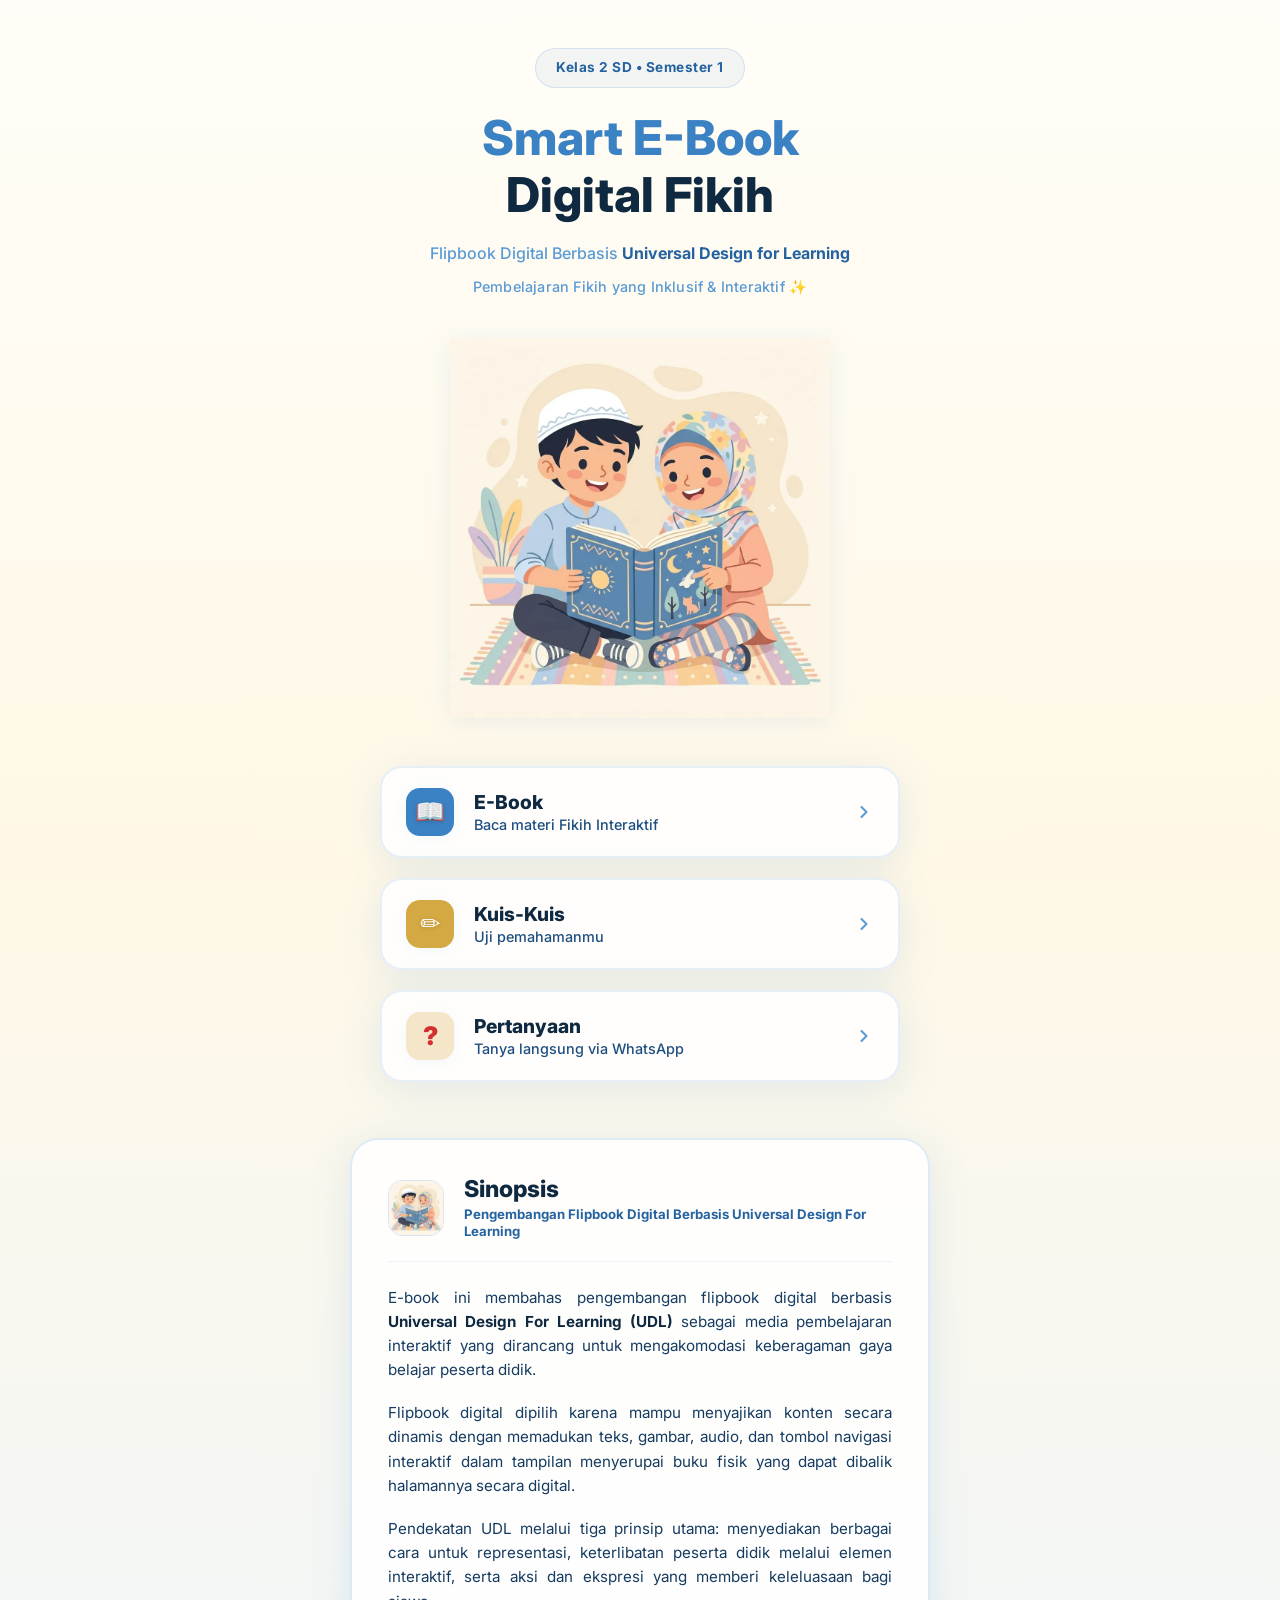
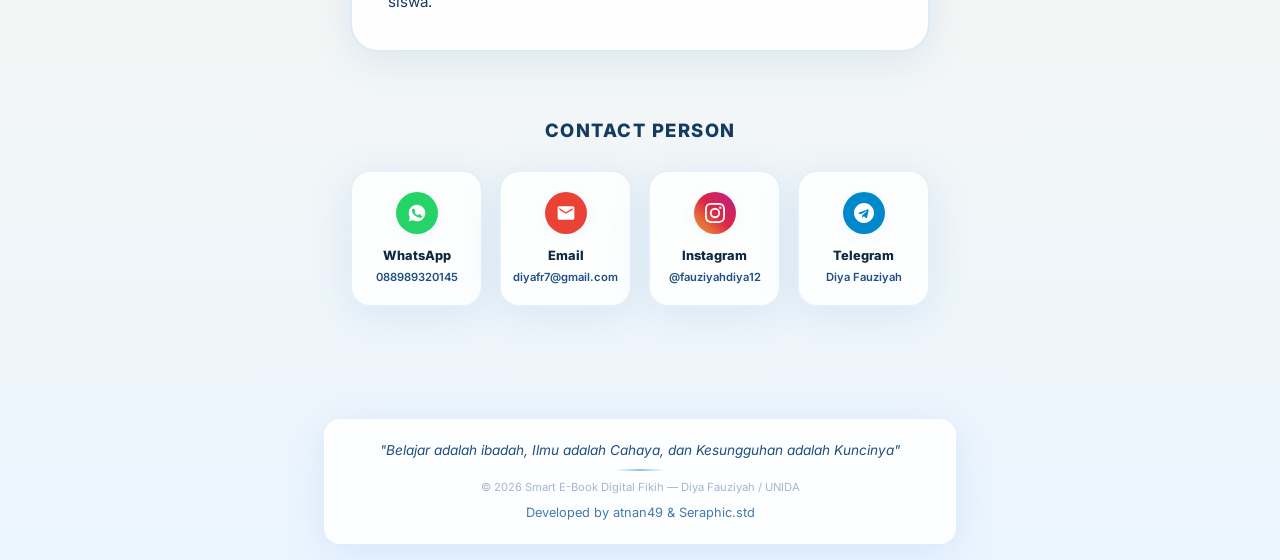
==== commit 37054915: "feat: add google site verification meta tag" ====
--- a/index.html
+++ b/index.html
@@ -11,6 +11,7 @@
     <meta name="keywords" content="Smart E-Book, Fikih Kelas 2 SD, Universal Design for Learning, UDL, Flipbook Fikih, Diya Fauziyah, UNIDA, Audio Bacaan Salat, Aksesibilitas Pembelajaran">
     <meta name="author" content="Diya Fauziyah">
     <meta name="robots" content="index, follow">
+    <meta name="google-site-verification" content="V1Ft0KIC8HzhVl17ky34nQBHaGnqQektS7cljDrMYJM">
     <link rel="canonical" href="https://ebook-fikih.vercel.app/index.html">
 
     <!-- Open Graph / Facebook -->
@@ -61,166 +62,6 @@
     <!-- Link CSS Utama -->
     <link rel="stylesheet" href="css/common.css">
     <link rel="stylesheet" href="css/index.css">
-
-    <!-- PWA Offline Meta & Manifest -->
-    <link rel="manifest" href="manifest.json">
-    <meta name="theme-color" content="#3B82C4">
-    <link rel="apple-touch-icon" href="public/images/muslim_children_reading.webp">
-
-    <style>
-        /* Floating Settings Button & Popover Styles */
-        .settings-floating-wrapper {
-            position: fixed;
-            bottom: 1.5rem;
-            right: 1.5rem;
-            z-index: 9999;
-        }
-
-        .settings-floating-btn {
-            display: flex;
-            align-items: center;
-            gap: 0.5rem;
-            background: linear-gradient(135deg, var(--color-blue-600), var(--color-blue-800));
-            color: #ffffff;
-            border: 2px solid rgba(255, 255, 255, 0.7);
-            padding: 0.75rem 1.25rem;
-            border-radius: 999px;
-            font-weight: 700;
-            font-size: 0.88rem;
-            cursor: pointer;
-            box-shadow: 0 8px 32px rgba(37, 99, 160, 0.4);
-            backdrop-filter: blur(16px);
-            -webkit-backdrop-filter: blur(16px);
-            transition: all 0.3s ease;
-        }
-
-        .settings-floating-btn:hover {
-            transform: translateY(-3px) scale(1.03);
-            background: linear-gradient(135deg, var(--color-blue-700), var(--color-blue-900));
-            box-shadow: 0 12px 40px rgba(37, 99, 160, 0.55);
-        }
-
-        .settings-popover {
-            position: absolute;
-            bottom: 3.8rem;
-            right: 0;
-            width: 290px;
-            background: rgba(255, 255, 255, 0.95);
-            border-radius: var(--radius-2xl);
-            padding: 1rem;
-            box-shadow: 0 12px 40px rgba(15, 41, 64, 0.2);
-            border: 2px solid rgba(91, 155, 213, 0.3);
-            animation: popoverShow 0.25s cubic-bezier(0.34, 1.56, 0.64, 1) both;
-            transform-origin: bottom right;
-        }
-
-        .settings-popover.hidden {
-            display: none;
-        }
-
-        .settings-popover-header {
-            display: flex;
-            align-items: center;
-            justify-content: space-between;
-            padding-bottom: 0.6rem;
-            margin-bottom: 0.6rem;
-            border-bottom: 1px solid var(--color-blue-100);
-        }
-
-        .settings-popover-title {
-            font-weight: 800;
-            font-size: 0.95rem;
-            color: var(--color-blue-900);
-        }
-
-        .settings-close-btn {
-            background: none;
-            border: none;
-            font-size: 1.25rem;
-            line-height: 1;
-            color: var(--color-blue-500);
-            cursor: pointer;
-            padding: 0.2rem 0.4rem;
-            border-radius: 50%;
-        }
-
-        .settings-close-btn:hover {
-            color: var(--color-blue-900);
-            background: var(--color-blue-50);
-        }
-
-        .settings-menu-list {
-            display: flex;
-            flex-direction: column;
-            gap: 0.5rem;
-        }
-
-        .settings-menu-item {
-            display: flex;
-            align-items: center;
-            gap: 0.75rem;
-            padding: 0.75rem;
-            border-radius: var(--radius-xl);
-            background: rgba(235, 245, 255, 0.6);
-            border: 1.5px solid rgba(91, 155, 213, 0.2);
-            text-decoration: none;
-            color: var(--color-blue-900);
-            cursor: pointer;
-            text-align: left;
-            width: 100%;
-            transition: all 0.2s ease;
-        }
-
-        .settings-menu-item:hover {
-            background: var(--color-blue-500);
-            color: #ffffff;
-            transform: translateX(-2px);
-        }
-
-        .settings-menu-item:hover .settings-item-sub {
-            color: rgba(255, 255, 255, 0.85);
-        }
-
-        .settings-item-icon {
-            width: 36px;
-            height: 36px;
-            border-radius: 50%;
-            display: flex;
-            align-items: center;
-            justify-content: center;
-            flex-shrink: 0;
-        }
-
-        .settings-item-icon.bg-blue {
-            background: rgba(37, 99, 160, 0.15);
-            color: var(--color-blue-700);
-        }
-
-        .settings-item-icon.bg-gold {
-            background: rgba(212, 168, 67, 0.15);
-            color: var(--color-gold-500);
-        }
-
-        .settings-menu-item:hover .settings-item-icon {
-            background: rgba(255, 255, 255, 0.25);
-            color: #ffffff;
-        }
-
-        .settings-item-text {
-            display: flex;
-            flex-direction: column;
-        }
-
-        .settings-item-title {
-            font-weight: 700;
-            font-size: 0.85rem;
-        }
-
-        .settings-item-sub {
-            font-size: 0.72rem;
-            color: var(--color-blue-600);
-        }
-    </style>
 </head>
 
 <body class="bg-pattern landing-body">
@@ -315,7 +156,7 @@
         </section>
 
         <!-- Sinopsis Section -->
-        <section id="synopsis" class="synopsis-single-section animate-fade-in-up" style="animation-delay: 0.35s;">
+        <section id="synopsis" class="synopsis-single-section animate-fade-in-up" style="animation-delay: 0.3s;">
             <div class="synopsis-card glass-card-strong">
                 <!-- Sinopsis Header -->
                 <div class="synopsis-header">
@@ -410,65 +251,12 @@
                     Kuncinya"</p>
                 <div class="ebook-footer-divider"></div>
                 <p class="ebook-footer-copyright">&copy; 2026 Smart E-Book Digital Fikih — Diya Fauziyah / UNIDA</p>
-                <p class="ebook-footer-developer" style="margin-top: 0.35rem;">
-                    <a href="developer.html" style="font-size: 0.8rem; color: var(--color-blue-600); opacity: 0.85; text-decoration: none; font-weight: 600;" onmouseover="this.style.opacity='1'; this.style.textDecoration='underline';" onmouseout="this.style.opacity='0.85'; this.style.textDecoration='none';">Developed by atnan49 & Seraphic.std</a>
-                </p>
+                <p class="ebook-footer-developer" style="font-size: 0.8rem; color: var(--color-blue-600); opacity: 0.85; margin-top: 0.35rem;">Developed by atnan49 & Seraphic.std</p>
             </div>
         </div>
     </main>
 
-    <!-- Floating Settings Button & Popover Menu -->
-    <div class="settings-floating-wrapper">
-        <!-- Settings Popover Menu Card -->
-        <div id="settingsPopover" class="settings-popover hidden">
-            <div class="settings-popover-header">
-                <span class="settings-popover-title">Pengaturan & Info</span>
-                <button id="closeSettingsBtn" class="settings-close-btn">&times;</button>
-            </div>
-            <div class="settings-menu-list">
-                <!-- Option 1: Install Offline PWA -->
-                <button id="pwaInstallOption" class="settings-menu-item">
-                    <div class="settings-item-icon bg-blue">
-                        <svg width="18" height="18" viewBox="0 0 24 24" fill="none" stroke="currentColor" stroke-width="2.2" stroke-linecap="round" stroke-linejoin="round">
-                            <path d="M21 15v4a2 2 0 0 1-2 2H5a2 2 0 0 1-2-2v-4"/>
-                            <polyline points="7 10 12 15 17 10"/>
-                            <line x1="12" y1="15" x2="12" y2="3"/>
-                        </svg>
-                    </div>
-                    <div class="settings-item-text">
-                        <span class="settings-item-title">Install App Offline</span>
-                        <span class="settings-item-sub">Simpan web tanpa kuota internet</span>
-                    </div>
-                </button>
-
-                <!-- Option 2: Info Web & Developer -->
-                <a href="developer.html" class="settings-menu-item">
-                    <div class="settings-item-icon bg-gold">
-                        <svg width="18" height="18" viewBox="0 0 24 24" fill="none" stroke="currentColor" stroke-width="2.2" stroke-linecap="round" stroke-linejoin="round">
-                            <circle cx="12" cy="12" r="10"/>
-                            <line x1="12" y1="16" x2="12" y2="12"/>
-                            <line x1="12" y1="8" x2="12.01" y2="8"/>
-                        </svg>
-                    </div>
-                    <div class="settings-item-text">
-                        <span class="settings-item-title">Info Web & Developer</span>
-                        <span class="settings-item-sub">Developed by atnan49 & Seraphic.std</span>
-                    </div>
-                </a>
-            </div>
-        </div>
-
-        <!-- Trigger Button -->
-        <button id="settingsToggleBtn" class="settings-floating-btn" aria-label="Pengaturan">
-            <svg width="20" height="20" viewBox="0 0 24 24" fill="none" stroke="currentColor" stroke-width="2.2" stroke-linecap="round" stroke-linejoin="round">
-                <circle cx="12" cy="12" r="3"/>
-                <path d="M19.4 15a1.65 1.65 0 0 0 .33 1.82l.06.06a2 2 0 0 1 0 2.83 2 2 0 0 1-2.83 0l-.06-.06a1.65 1.65 0 0 0-1.82-.33 1.65 1.65 0 0 0-1 1.51V21a2 2 0 0 1-2 2 2 2 0 0 1-2-2v-.09A1.65 1.65 0 0 0 9 19.4a1.65 1.65 0 0 0-1.82.33l-.06.06a2 2 0 0 1-2.83 0 2 2 0 0 1 0-2.83l.06-.06a1.65 1.65 0 0 0 .33-1.82 1.65 1.65 0 0 0-1.51-1H3a2 2 0 0 1-2-2 2 2 0 0 1 2-2h.09A1.65 1.65 0 0 0 4.6 9a1.65 1.65 0 0 0-.33-1.82l-.06-.06a2 2 0 0 1 0-2.83 2 2 0 0 1 2.83 0l.06.06a1.65 1.65 0 0 0 1.82.33H9a1.65 1.65 0 0 0 1-1.51V3a2 2 0 0 1 2-2 2 2 0 0 1 2 2v.09a1.65 1.65 0 0 0 1 1.51 1.65 1.65 0 0 0 1.82-.33l.06-.06a2 2 0 0 1 2.83 0 2 2 0 0 1 0 2.83l-.06.06a1.65 1.65 0 0 0-.33 1.82V9a1.65 1.65 0 0 0 1.51 1H21a2 2 0 0 1 2 2 2 2 0 0 1-2 2h-.09a1.65 1.65 0 0 0-1.51 1z"/>
-            </svg>
-            <span>Pengaturan</span>
-        </button>
-    </div>
-
-    <!-- Script Opsional, UDL Sync & PWA Offline Setup -->
+    <!-- Script Opsional & UDL Sync untuk Halaman Utama -->
     <script>
         document.addEventListener('DOMContentLoaded', () => {
             // Sinkronisasi UDL preference secara global agar landing page menyesuaikan pilihan user
@@ -477,72 +265,6 @@
                 document.body.classList.add('dyslexia-mode');
             }
         });
-
-        // Toggle Settings Popover
-        const settingsToggleBtn = document.getElementById('settingsToggleBtn');
-        const settingsPopover = document.getElementById('settingsPopover');
-        const closeSettingsBtn = document.getElementById('closeSettingsBtn');
-
-        if (settingsToggleBtn && settingsPopover) {
-            settingsToggleBtn.addEventListener('click', (e) => {
-                e.stopPropagation();
-                settingsPopover.classList.toggle('hidden');
-            });
-        }
-
-        if (closeSettingsBtn && settingsPopover) {
-            closeSettingsBtn.addEventListener('click', (e) => {
-                e.stopPropagation();
-                settingsPopover.classList.add('hidden');
-            });
-        }
-
-        // Close popover when clicking outside
-        document.addEventListener('click', (e) => {
-            if (settingsPopover && !settingsPopover.classList.contains('hidden')) {
-                if (!settingsPopover.contains(e.target) && !settingsToggleBtn.contains(e.target)) {
-                    settingsPopover.classList.add('hidden');
-                }
-            }
-        });
-
-        // Register Service Worker for PWA
-        if ('serviceWorker' in navigator) {
-            window.addEventListener('load', () => {
-                navigator.serviceWorker.register('./sw.js').then((reg) => {
-                    reg.update();
-                }).catch(err => console.log('SW reg error:', err));
-            });
-        }
-
-        // PWA Install Prompt handling
-        let deferredPrompt;
-        const pwaInstallOption = document.getElementById('pwaInstallOption');
-
-        window.addEventListener('beforeinstallprompt', (e) => {
-            e.preventDefault();
-            deferredPrompt = e;
-        });
-
-        if (pwaInstallOption) {
-            pwaInstallOption.addEventListener('click', async () => {
-                if (deferredPrompt) {
-                    deferredPrompt.prompt();
-                    const { outcome } = await deferredPrompt.userChoice;
-                    if (outcome === 'accepted') {
-                        if (settingsPopover) settingsPopover.classList.add('hidden');
-                    }
-                    deferredPrompt = null;
-                } else {
-                    alert('Untuk menginstall web sebagai aplikasi offline:\n\n• Android/Chrome: Klik titik tiga di pojok atas -> Pilih "Tambahkan ke Layar Utama" / "Install Aplikasi".\n• iPhone/Safari: Klik ikon Share -> Pilih "Tambah ke Layar Utama".');
-                }
-            });
-        }
-
-        window.addEventListener('appinstalled', () => {
-            if (settingsPopover) settingsPopover.classList.add('hidden');
-            deferredPrompt = null;
-        });
     </script>
 </body>
 
